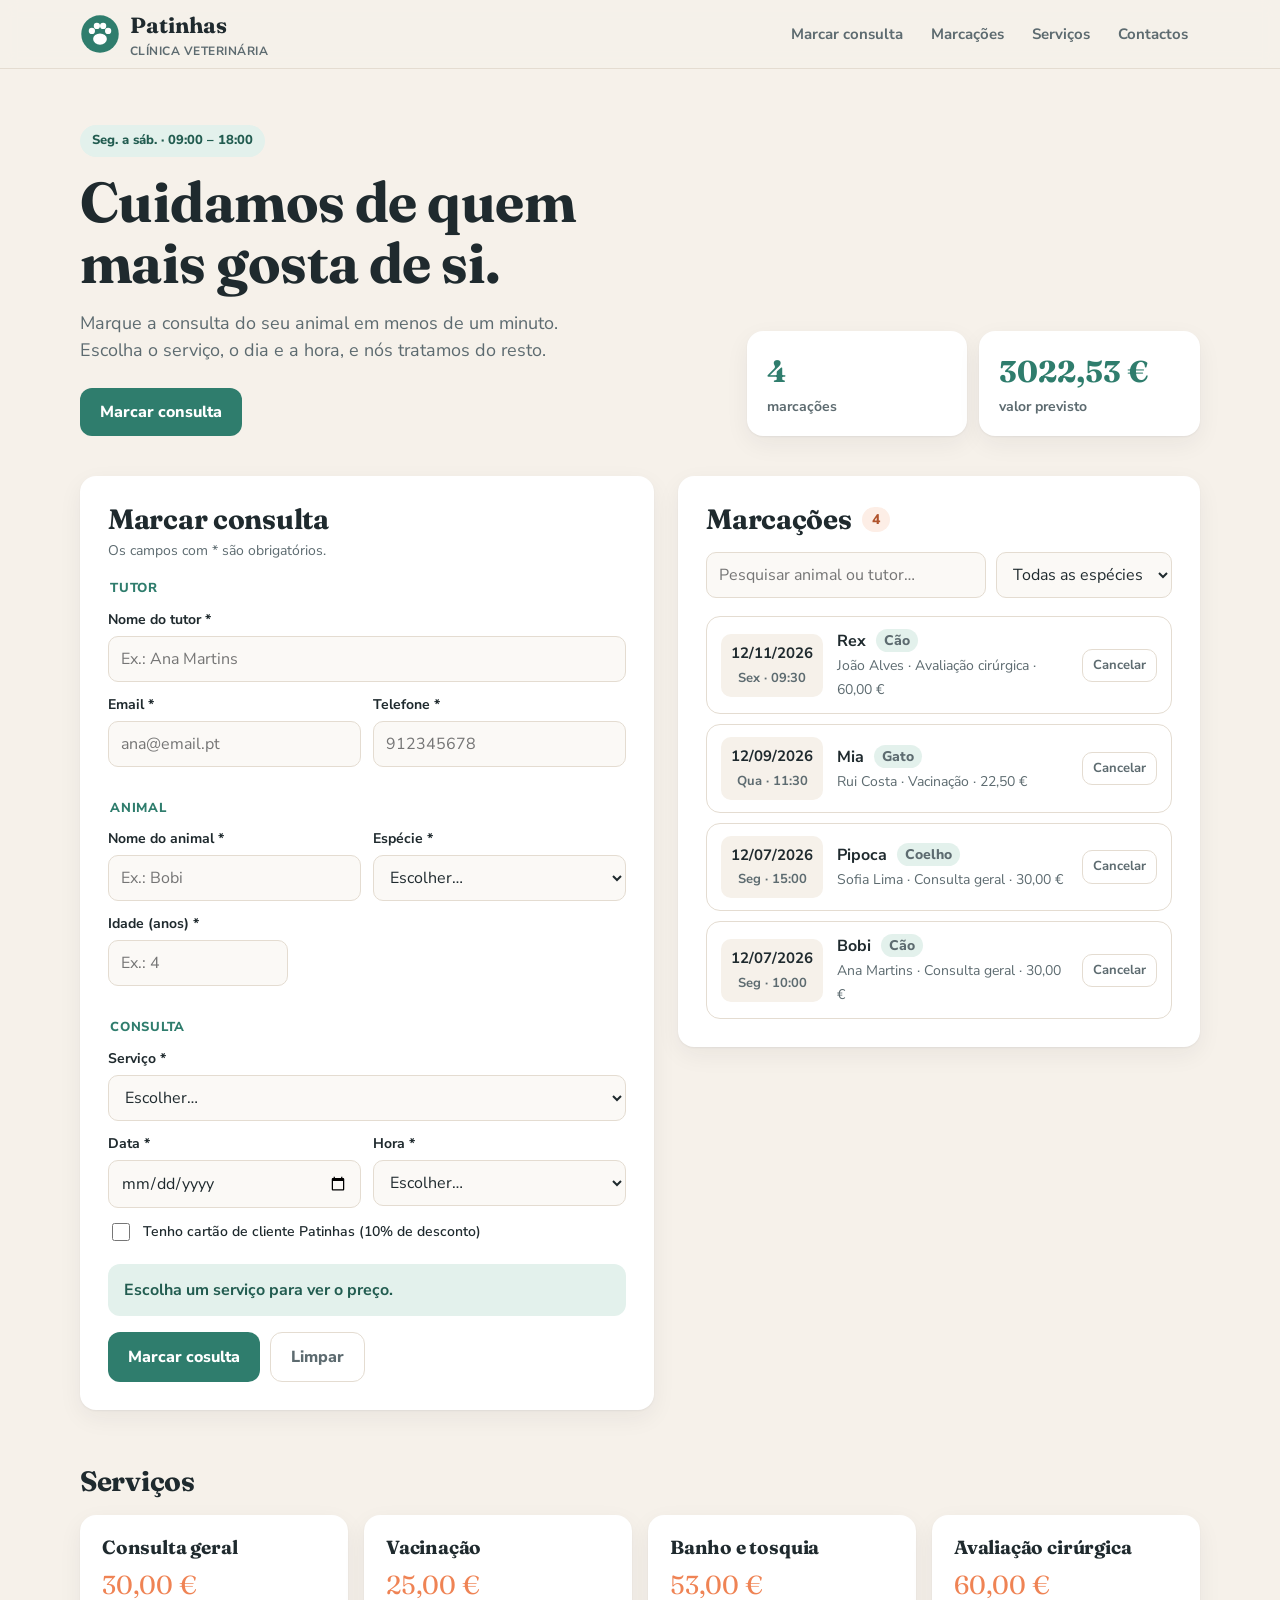
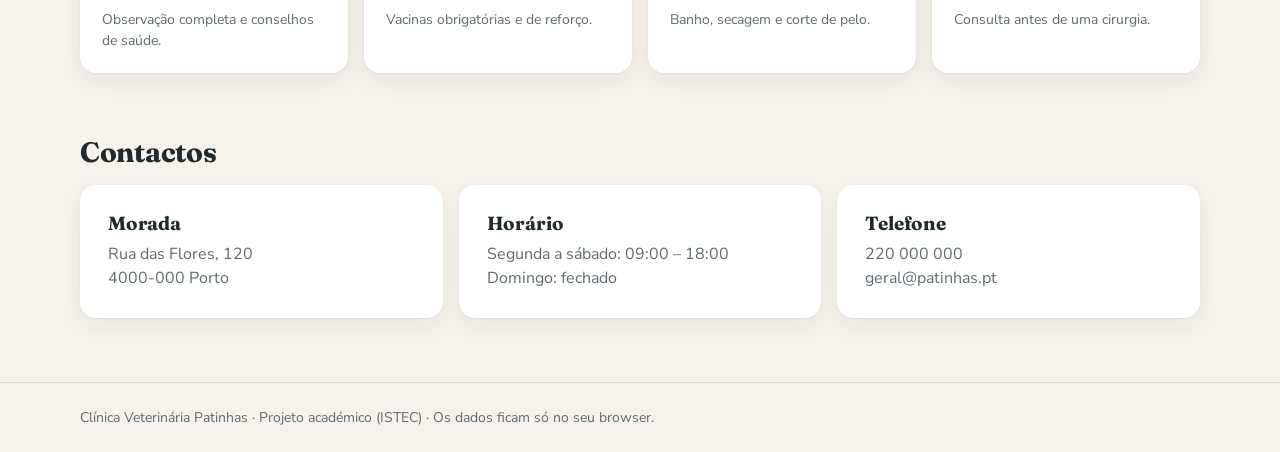
==== index.html @ 20d884d4 "Publicar o site da Clínica Patinhas" ====
<!DOCTYPE html>
<html lang="pt">
<head>
  <meta charset="UTF-8">
  <meta name="viewport" content="width=device-width, initial-scale=1.0">
  <meta name="description" content="Clínica Veterinária Patinhas: marcação de consultas online.">
  <title>Clínica Veterinária Patinhas</title>
  <link rel="icon" href="data:image/svg+xml,%3Csvg xmlns='http://www.w3.org/2000/svg' viewBox='0 0 64 64'%3E%3Ccircle cx='32' cy='32' r='30' fill='%232f7d6d'/%3E%3Cellipse cx='32' cy='40' rx='11' ry='9' fill='%23fff'/%3E%3Ccircle cx='19' cy='27' r='5' fill='%23fff'/%3E%3Ccircle cx='27' cy='19' r='5' fill='%23fff'/%3E%3Ccircle cx='37' cy='19' r='5' fill='%23fff'/%3E%3Ccircle cx='45' cy='27' r='5' fill='%23fff'/%3E%3C/svg%3E">
  <link rel="preconnect" href="https://fonts.googleapis.com">
  <link rel="preconnect" href="https://fonts.gstatic.com" crossorigin>
  <link href="https://fonts.googleapis.com/css2?family=Fraunces:opsz,wght@9..144,600;9..144,700&family=Nunito+Sans:wght@400;600;700;800&display=swap" rel="stylesheet">
  <link rel="stylesheet" href="style.css">
</head>
<body>

  <header class="topo">
    <div class="contentor topo-linha">
      <a class="logo" href="#inicio">
        <svg viewBox="0 0 64 64" aria-hidden="true"><circle cx="32" cy="32" r="30"/><ellipse cx="32" cy="40" rx="11" ry="9"/><circle cx="19" cy="27" r="5"/><circle cx="27" cy="19" r="5"/><circle cx="37" cy="19" r="5"/><circle cx="45" cy="27" r="5"/></svg>
        <span>Patinhas<small>Clínica Veterinária</small></span>
      </a>
      <nav class="menu" aria-label="Menu principal">
        <a href="#marcar">Marcar consulta</a>
        <a href="#marcacoes">Marcações</a>
        <a href="#servicos">Serviços</a>
        <a href="#servicos">Contactos</a>
      </nav>
    </div>
  </header>

  <main>
    <section class="destaque" id="inicio">
      <div class="contentor destaque-linha">
        <div>
          <p class="etiqueta">Seg. a sáb. · 09:00 – 18:00</p>
          <h1>Cuidamos de quem<br>mais gosta de si.</h1>
          <p class="destaque-texto">Marque a consulta do seu animal em menos de um minuto. Escolha o serviço, o dia e a hora, e nós tratamos do resto.</p>
          <a class="btn principal" href="#marcar">Marcar consulta</a>
        </div>
        <ul class="numeros">
          <li><b id="numTotal">0</b><span>marcações</span></li>
          <li><b id="numValor">0,00 €</b><span>valor previsto</span></li>
        </ul>
      </div>
    </section>

    <div class="contentor grelha">
      <section class="cartao" id="marcar">
        <h2>Marcar consulta</h2>
        <p class="sub">Os campos com * são obrigatórios.</p>

        <form id="formulario" novalidate>
          <fieldset>
            <legend>Tutor</legend>
            <div class="campo">
              <label for="tutor">Nome do tutor *</label>
              <input id="tutor" name="tutor" type="text" autocomplete="name" placeholder="Ex.: Ana Martins">
              <p class="erro" data-erro="tutor"></p>
            </div>
            <div class="dois">
              <div class="campo">
                <label for="email">Email *</label>
                <input id="email" name="email" type="email" autocomplete="email" placeholder="ana@email.pt">
                <p class="erro" data-erro="email"></p>
              </div>
              <div class="campo">
                <label for="email">Telefone *</label>
                <input id="telefone" name="telefone" type="tel" autocomplete="tel" placeholder="912345678">
                <p class="erro" data-erro="telefone"></p>
              </div>
            </div>
          </fieldset>

          <fieldset>
            <legend>Animal</legend>
            <div class="dois">
              <div class="campo">
                <label for="animal">Nome do animal *</label>
                <input id="animal" name="animal" type="text" placeholder="Ex.: Bobi">
                <p class="erro" data-erro="animal"></p>
              </div>
              <div class="campo">
                <label for="especie">Espécie *</label>
                <select id="especie" name="especie">
                  <option value="">Escolher…</option>
                  <option value="cao">Cão</option>
                  <option value="gato">Gato</option>
                  <option value="coelho">Coelho</option>
                  <option value="ave">Ave</option>
                  <option value="outro">Outro</option>
                </select>
                <p class="erro" data-erro="especie"></p>
              </div>
            </div>
            <div class="campo curto">
              <label for="idade">Idade (anos) *</label>
              <input id="idade" name="idade" type="number" placeholder="Ex.: 4">
              <p class="erro" data-erro="idade"></p>
            </div>
          </fieldset>

          <fieldset>
            <legend>Consulta</legend>
            <div class="campo">
              <label for="servico">Serviço *</label>
              <select id="servico" name="servico">
                <option value="">Escolher…</option>
              </select>
              <p class="erro" data-erro="servico"></p>
            </div>
            <div class="dois">
              <div class="campo">
                <label for="data">Data *</label>
                <input id="data" name="data" type="date">
                <p class="erro" data-erro="data"></p>
              </div>
              <div class="campo">
                <label for="hora">Hora *</label>
                <select id="hora" name="hora">
                  <option value="">Escolher…</option>
                </select>
                <p class="erro" data-erro="hora"></p>
              </div>
            </div>
            <label class="caixa">
              <input id="cartao" name="cartao" type="checkbox">
              <span>Tenho cartão de cliente Patinhas (10% de desconto)</span>
            </label>
          </fieldset>

          <div class="resumo" id="resumo">Escolha um serviço para ver o preço.</div>

          <div class="mensagem" id="mensagem" role="status" hidden></div>

          <div class="botoes">
            <button type="submit" class="btn principal">Marcar cosulta</button>
            <button type="button" class="btn secundario">Limpar</button>
          </div>
        </form>
      </section>

      <section class="cartao" id="marcacoes">
        <div class="cabeca-lista">
          <h2>Marcações</h2>
          <span class="contador" id="contador">0</span>
        </div>
        <div class="filtros">
          <input id="pesquisa" type="search" placeholder="Pesquisar animal ou tutor…" aria-label="Pesquisar">
          <select id="filtroEspecie" aria-label="Filtrar por espécie">
            <option value="todas">Todas as espécies</option>
            <option value="cao">Cão</option>
            <option value="gato">Gato</option>
            <option value="coelho">Coelho</option>
            <option value="ave">Ave</option>
            <option value="outro">Outro</option>
          </select>
        </div>
        <ul class="lista" id="lista"></ul>
        <p class="vazio" id="vazio" hidden>Não há marcações para mostrar.</p>
      </section>
    </div>

    <section class="contentor bloco" id="servicos">
      <h2>Serviços</h2>
      <div class="servicos" id="listaServicos"></div>
    </section>

    <section class="contentor bloco" id="contactos">
      <h2>Contactos</h2>
      <div class="contactos">
        <div class="cartao"><h3>Morada</h3><p>Rua das Flores, 120<br>4000-000 Porto</p></div>
        <div class="cartao"><h3>Horário</h3><p>Segunda a sábado: 09:00 – 18:00<br>Domingo: fechado</p></div>
        <div class="cartao"><h3>Telefone</h3><p>220 000 000<br>geral@patinhas.pt</p></div>
      </div>
    </section>
  </main>

  <footer class="rodape">
    <div class="contentor">Clínica Veterinária Patinhas · Projeto académico (ISTEC) · Os dados ficam só no seu browser.</div>
  </footer>

  <script src="script.js"></script>
</body>
</html>
---- style.css ----
:root {
  --fundo: #f6f1ea;
  --papel: #ffffff;
  --tinta: #1f2a2e;
  --suave: #5d6b70;
  --linha: #e4dcd1;
  --verde: #2f7d6d;
  --verde-escuro: #225c50;
  --verde-claro: #e3f1ec;
  --coral: #ef8354;
  --coral-claro: #fdeee6;
  --erro: #c2412d;
  --raio: 16px;
  --sombra: 0 1px 2px rgba(31, 42, 46, 0.06), 0 8px 24px rgba(31, 42, 46, 0.06);
}

* { box-sizing: border-box; }
html { scroll-behavior: smooth; }
body {
  margin: 0;
  background: var(--fundo);
  color: var(--tinta);
  font-family: 'Nunito Sans', 'Segoe UI', system-ui, sans-serif;
  font-size: 16px;
  line-height: 1.5;
}
h1, h2, h3 { font-family: 'Fraunces', Georgia, serif; line-height: 1.1; margin: 0; letter-spacing: -0.01em; }
h2 { font-size: 28px; }
h3 { font-size: 19px; }
a { color: inherit; }
.contentor { width: min(1120px, 100% - 32px); margin-inline: auto; }

.topo { position: sticky; top: 0; z-index: 10; background: rgba(246, 241, 234, 0.9); backdrop-filter: blur(8px); border-bottom: 1px solid var(--linha); }
.topo-linha { display: flex; align-items: center; justify-content: space-between; gap: 16px; min-height: 68px; flex-wrap: wrap; }
.logo { display: flex; align-items: center; gap: 10px; text-decoration: none; font-family: 'Fraunces', Georgia, serif; font-weight: 700; font-size: 22px; }
.logo svg { width: 40px; height: 40px; }
.logo svg * { fill: #fff; }
.logo svg circle:first-child { fill: var(--verde); }
.logo small { display: block; font-family: 'Nunito Sans', sans-serif; font-size: 12px; font-weight: 700; color: var(--suave); letter-spacing: 0.04em; text-transform: uppercase; }
.menu { display: flex; gap: 4px; flex-wrap: wrap; }
.menu a { text-decoration: none; font-weight: 700; font-size: 15px; padding: 8px 12px; border-radius: 999px; color: var(--suave); }
.menu a:hover { background: var(--verde-claro); color: var(--verde-escuro); }

.destaque { padding: 56px 0 40px; }
.destaque-linha { display: grid; grid-template-columns: 1.4fr 1fr; gap: 32px; align-items: end; }
.etiqueta { display: inline-block; margin: 0 0 14px; padding: 6px 12px; border-radius: 999px; background: var(--verde-claro); color: var(--verde-escuro); font-weight: 800; font-size: 13px; }
h1 { font-size: clamp(36px, 5vw, 56px); }
.destaque-texto { color: var(--suave); font-size: 18px; max-width: 46ch; margin: 16px 0 24px; }
.numeros { list-style: none; margin: 0; padding: 0; display: grid; grid-template-columns: 1fr 1fr; gap: 12px; }
.numeros li { background: var(--papel); border-radius: var(--raio); padding: 18px 20px; box-shadow: var(--sombra); }
.numeros b { display: block; font-family: 'Fraunces', Georgia, serif; font-size: 30px; color: var(--verde); font-variant-numeric: tabular-nums; overflow-wrap: anywhere; }
.numeros span { color: var(--suave); font-weight: 700; font-size: 14px; }

.btn { display: inline-flex; align-items: center; justify-content: center; gap: 8px; border: 0; border-radius: 12px; padding: 12px 20px; font: inherit; font-weight: 800; cursor: pointer; text-decoration: none; transition: background 0.2s, transform 0.1s; }
.btn:active { transform: translateY(1px); }
.btn.principal { background: var(--verde); color: #fff; }
.btn.principal:hover { background: var(--verde-escuro); }
.btn.secundario { background: transparent; color: var(--suave); border: 1.5px solid var(--linha); }
.btn.secundario:hover { border-color: var(--suave); color: var(--tinta); }

.grelha { display: grid; grid-template-columns: minmax(0, 1.1fr) minmax(0, 1fr); gap: 24px; align-items: start; }
.cartao { background: var(--papel); border-radius: var(--raio); box-shadow: var(--sombra); padding: 28px; }
.sub { color: var(--suave); margin: 6px 0 18px; font-size: 14px; }

fieldset { border: 0; padding: 0; margin: 0 0 20px; }
legend { font-weight: 800; font-size: 13px; text-transform: uppercase; letter-spacing: 0.06em; color: var(--verde); margin-bottom: 10px; }
.campo { display: flex; flex-direction: column; gap: 6px; margin-bottom: 12px; }
.campo.curto { max-width: 180px; }
.dois { display: grid; grid-template-columns: 1fr 1fr; gap: 12px; }
label { font-weight: 700; font-size: 14px; }
input, select { font: inherit; color: inherit; background: #fbf9f6; border: 1.5px solid var(--linha); border-radius: 10px; padding: 10px 12px; width: 100%; }
input:focus, select:focus { outline: none; border-color: var(--verde); box-shadow: 0 0 0 3px var(--verde-claro); background: #fff; }
input.invalido, select.invalido { border-color: var(--erro); background: #fff7f5; }
.erro { margin: 0; min-height: 0; color: var(--erro); font-size: 13px; font-weight: 700; }
.erro:empty { display: none; }
.caixa { display: flex; align-items: center; gap: 10px; font-weight: 600; cursor: pointer; }
.caixa input { width: 18px; height: 18px; accent-color: var(--verde); }
.resumo { background: var(--verde-claro); color: var(--verde-escuro); border-radius: 12px; padding: 14px 16px; font-weight: 700; margin-bottom: 16px; }
.resumo b { font-size: 20px; }
.resumo s { color: var(--suave); font-weight: 600; margin-right: 6px; }
.mensagem { border-radius: 12px; padding: 12px 16px; font-weight: 700; margin-bottom: 16px; }
.mensagem.sucesso { background: #e2f4ea; color: #1d6b45; }
.mensagem.falha { background: #fdecea; color: var(--erro); }
.botoes { display: flex; gap: 10px; flex-wrap: wrap; }

.cabeca-lista { display: flex; align-items: center; gap: 10px; }
.contador { background: var(--coral-claro); color: #b0532c; font-weight: 800; border-radius: 999px; padding: 2px 10px; font-size: 14px; }
.filtros { display: grid; grid-template-columns: 1fr auto; gap: 10px; margin: 18px 0; }
.lista { list-style: none; margin: 0; padding: 0; display: flex; flex-direction: column; gap: 10px; }
.item { display: grid; grid-template-columns: auto 1fr auto; gap: 14px; align-items: center; border: 1.5px solid var(--linha); border-radius: 14px; padding: 12px 14px; }
.quando { text-align: center; background: var(--fundo); border-radius: 10px; padding: 8px 10px; min-width: 92px; }
.quando b { display: block; font-size: 15px; font-variant-numeric: tabular-nums; }
.quando span { color: var(--suave); font-size: 13px; font-weight: 700; }
.info b { display: block; }
.info span { color: var(--suave); font-size: 14px; }
.pilula { display: inline-block; font-size: 12px; font-weight: 800; padding: 1px 8px; border-radius: 999px; background: var(--verde-claro); color: var(--verde-escuro); margin-left: 6px; vertical-align: 1px; }
.cancelar { background: none; border: 1.5px solid var(--linha); border-radius: 10px; padding: 6px 10px; font: inherit; font-size: 13px; font-weight: 700; color: var(--suave); cursor: pointer; }
.cancelar:hover { border-color: var(--erro); color: var(--erro); }
.vazio { color: var(--suave); text-align: center; padding: 24px 0; margin: 0; }

.bloco { padding: 56px 0 8px; }
.bloco h2 { margin-bottom: 18px; }
.servicos { display: grid; grid-template-columns: repeat(auto-fit, minmax(220px, 1fr)); gap: 16px; }
.servico { background: var(--papel); border-radius: var(--raio); box-shadow: var(--sombra); padding: 22px; }
.servico .preco { font-family: 'Fraunces', Georgia, serif; font-size: 26px; color: var(--coral); margin: 8px 0 4px; }
.servico p { margin: 0; color: var(--suave); font-size: 14px; }
.contactos { display: grid; grid-template-columns: repeat(auto-fit, minmax(220px, 1fr)); gap: 16px; }
.contactos p { color: var(--suave); margin: 8px 0 0; }
.rodape { margin-top: 56px; padding: 24px 0; border-top: 1px solid var(--linha); color: var(--suave); font-size: 14px; }

@media (max-width: 900px) {
  .destaque-linha { grid-template-columns: 1fr; }
}
@media (max-width: 760px) {
  .grelha { grid-template-columns: 460px 460px; }
  .dois { grid-template-columns: 1fr; }
  .cartao { padding: 20px; }
  .item { grid-template-columns: auto 1fr; }
  .item .cancelar { grid-column: 1 / -1; }
}
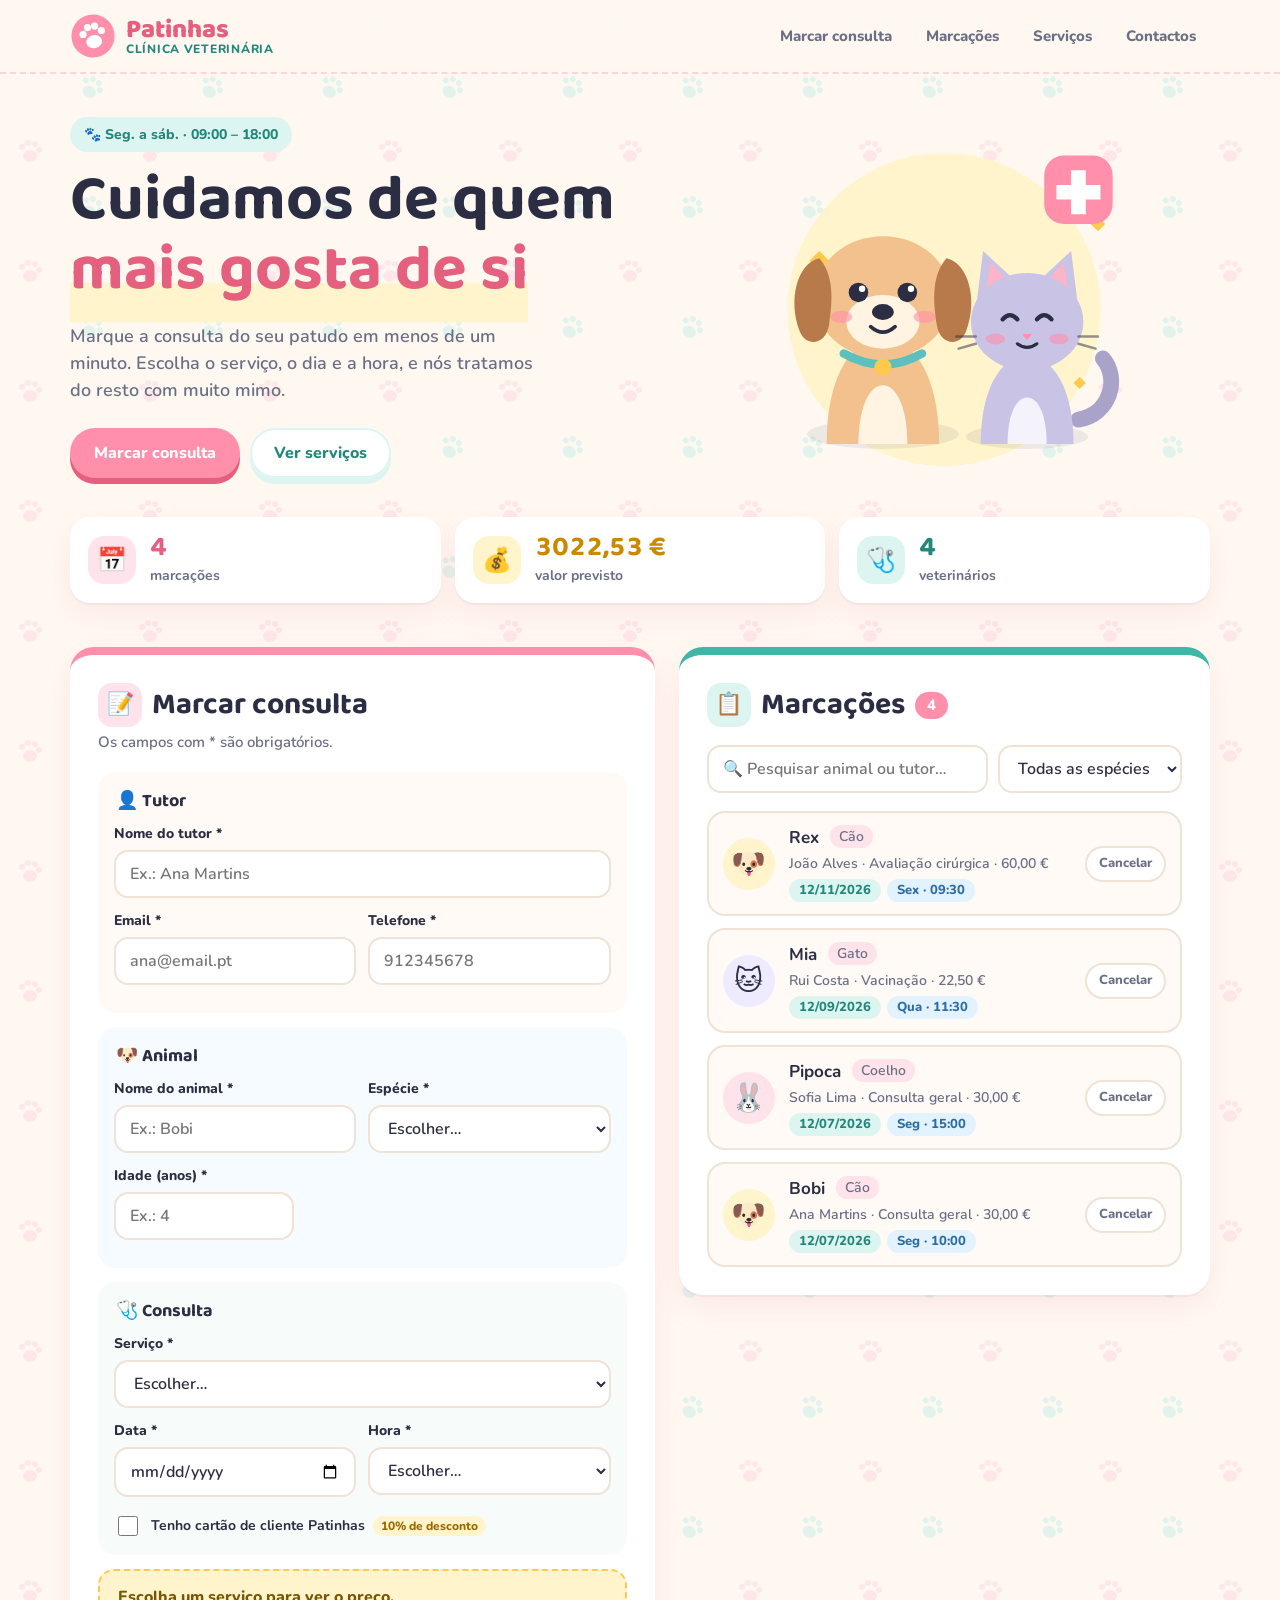
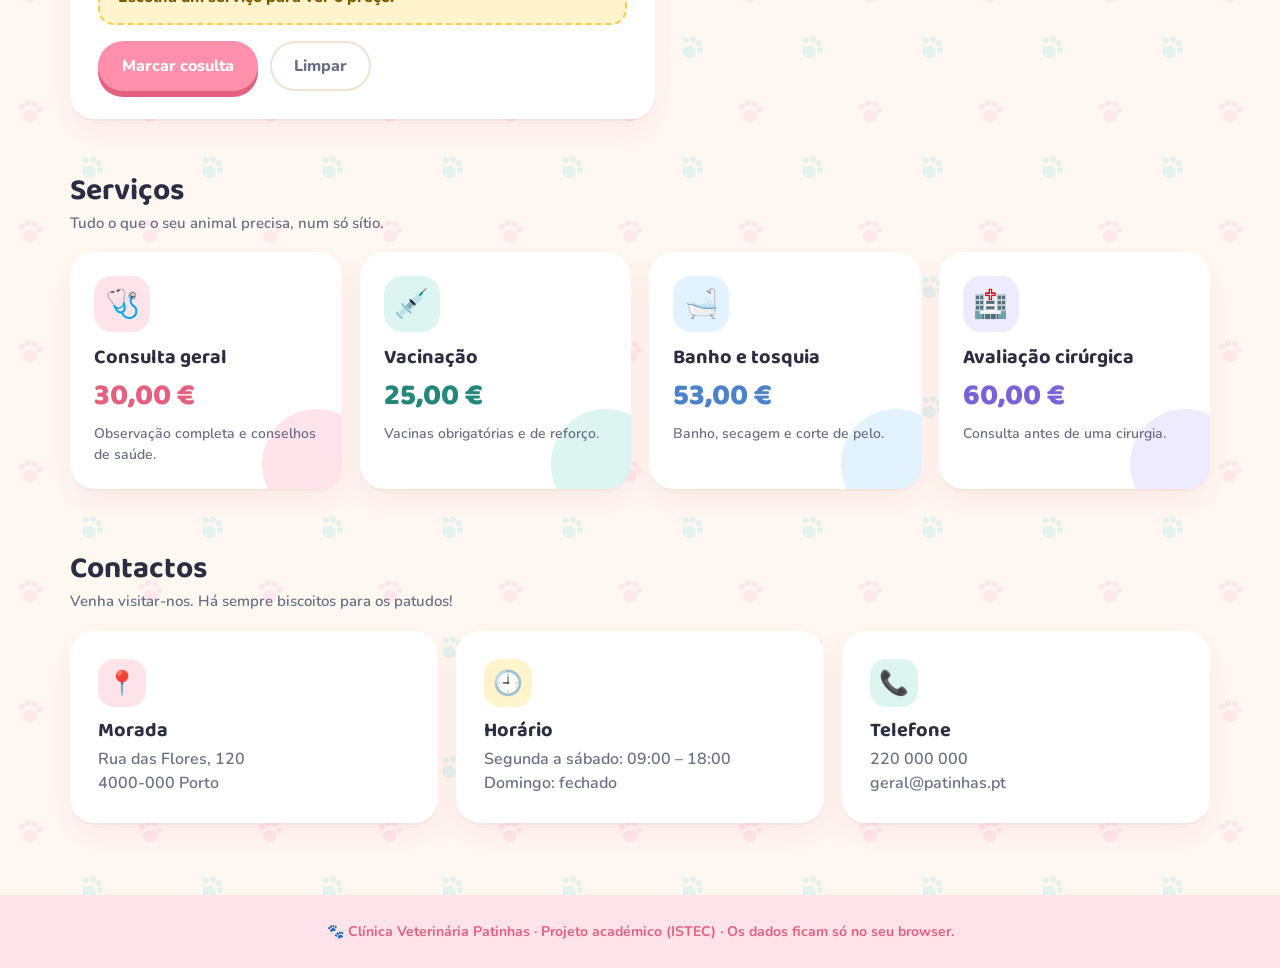
==== commit da6d295f: "Visual mais colorido" ====
--- a/index.html
+++ b/index.html
@@ -5,10 +5,10 @@
   <meta name="viewport" content="width=device-width, initial-scale=1.0">
   <meta name="description" content="Clínica Veterinária Patinhas: marcação de consultas online.">
   <title>Clínica Veterinária Patinhas</title>
-  <link rel="icon" href="data:image/svg+xml,%3Csvg xmlns='http://www.w3.org/2000/svg' viewBox='0 0 64 64'%3E%3Ccircle cx='32' cy='32' r='30' fill='%232f7d6d'/%3E%3Cellipse cx='32' cy='40' rx='11' ry='9' fill='%23fff'/%3E%3Ccircle cx='19' cy='27' r='5' fill='%23fff'/%3E%3Ccircle cx='27' cy='19' r='5' fill='%23fff'/%3E%3Ccircle cx='37' cy='19' r='5' fill='%23fff'/%3E%3Ccircle cx='45' cy='27' r='5' fill='%23fff'/%3E%3C/svg%3E">
+  <link rel="icon" href="data:image/svg+xml,%3Csvg xmlns='http://www.w3.org/2000/svg' viewBox='0 0 64 64'%3E%3Ccircle cx='32' cy='32' r='30' fill='%23ff8fab'/%3E%3Cellipse cx='32' cy='40' rx='11' ry='9' fill='%23fff'/%3E%3Ccircle cx='19' cy='27' r='5' fill='%23fff'/%3E%3Ccircle cx='27' cy='19' r='5' fill='%23fff'/%3E%3Ccircle cx='37' cy='19' r='5' fill='%23fff'/%3E%3Ccircle cx='45' cy='27' r='5' fill='%23fff'/%3E%3C/svg%3E">
   <link rel="preconnect" href="https://fonts.googleapis.com">
   <link rel="preconnect" href="https://fonts.gstatic.com" crossorigin>
-  <link href="https://fonts.googleapis.com/css2?family=Fraunces:opsz,wght@9..144,600;9..144,700&family=Nunito+Sans:wght@400;600;700;800&display=swap" rel="stylesheet">
+  <link href="https://fonts.googleapis.com/css2?family=Baloo+2:wght@600;700;800&family=Nunito:wght@500;600;700;800&display=swap" rel="stylesheet">
   <link rel="stylesheet" href="style.css">
 </head>
 <body>
@@ -31,27 +31,72 @@
   <main>
     <section class="destaque" id="inicio">
       <div class="contentor destaque-linha">
-        <div>
-          <p class="etiqueta">Seg. a sáb. · 09:00 – 18:00</p>
-          <h1>Cuidamos de quem<br>mais gosta de si.</h1>
-          <p class="destaque-texto">Marque a consulta do seu animal em menos de um minuto. Escolha o serviço, o dia e a hora, e nós tratamos do resto.</p>
-          <a class="btn principal" href="#marcar">Marcar consulta</a>
-        </div>
+        <div class="destaque-texto">
+          <p class="etiqueta">🐾 Seg. a sáb. · 09:00 – 18:00</p>
+          <h1>Cuidamos de quem <span>mais gosta de si</span></h1>
+          <p>Marque a consulta do seu patudo em menos de um minuto. Escolha o serviço, o dia e a hora, e nós tratamos do resto com muito mimo.</p>
+          <div class="destaque-acoes">
+            <a class="btn principal" href="#marcar">Marcar consulta</a>
+            <a class="btn claro" href="#servicos">Ver serviços</a>
+          </div>
+        </div>
+
+        <div class="ilustracao" aria-hidden="true">
+          <svg viewBox="0 0 360 300">
+            <circle cx="180" cy="160" r="128" fill="#fff4cc"/>
+            <path d="M70 120 l8 -8 l8 8 l-8 8z M300 90 l6 -6 l6 6 l-6 6z M286 220 l5 -5 l5 5 l-5 5z" fill="#ffc94d"/>
+            <g class="cruz"><rect x="262" y="34" width="56" height="56" rx="16" fill="#ff8fab"/><path d="M284 46h12v12h12v12h-12v12h-12V70h-12V58h12z" fill="#fff"/></g>
+            <g>
+              <ellipse cx="130" cy="262" rx="62" ry="12" fill="#2b2d42" opacity="0.08"/>
+              <path d="M84 270c0-52 18-86 46-86s46 34 46 86z" fill="#f2c18d"/>
+              <path d="M110 270c0-30 9-48 20-48s20 18 20 48z" fill="#fff3e2"/>
+              <ellipse cx="130" cy="150" rx="56" ry="50" fill="#f2c18d"/>
+              <path d="M78 118c-18 4-26 34-16 60 6 14 22 10 24-6 3-20 4-40-8-54z" fill="#b97a4b"/>
+              <path d="M182 118c18 4 26 34 16 60-6 14-22 10-24-6-3-20-4-40 8-54z" fill="#b97a4b"/>
+              <ellipse cx="130" cy="170" rx="30" ry="22" fill="#fff3e2"/>
+              <circle cx="110" cy="146" r="8" fill="#2b2d42"/><circle cx="150" cy="146" r="8" fill="#2b2d42"/>
+              <circle cx="113" cy="143" r="2.6" fill="#fff"/><circle cx="153" cy="143" r="2.6" fill="#fff"/>
+              <ellipse cx="130" cy="162" rx="9" ry="6.5" fill="#2b2d42"/>
+              <path d="M120 174q10 9 20 0" stroke="#2b2d42" stroke-width="3" fill="none" stroke-linecap="round"/>
+              <ellipse cx="96" cy="166" rx="9" ry="5" fill="#ff8fab" opacity="0.6"/><ellipse cx="164" cy="166" rx="9" ry="5" fill="#ff8fab" opacity="0.6"/>
+              <path d="M98 196q32 18 64 0" stroke="#5bc0be" stroke-width="7" fill="none" stroke-linecap="round"/>
+              <circle cx="130" cy="207" r="7" fill="#ffc94d"/>
+            </g>
+            <g>
+              <ellipse cx="248" cy="264" rx="50" ry="10" fill="#2b2d42" opacity="0.08"/>
+              <path d="M290 250c26-4 34-34 20-50" stroke="#a9a3c9" stroke-width="13" fill="none" stroke-linecap="round"/>
+              <path d="M210 270c0-44 16-72 38-72s38 28 38 72z" fill="#c9c4e6"/>
+              <path d="M232 270c0-24 7-38 16-38s16 14 16 38z" fill="#f4f2fb"/>
+              <path d="M206 160l6-48 28 26z" fill="#c9c4e6"/><path d="M290 160l-6-48-28 26z" fill="#c9c4e6"/>
+              <path d="M214 148l4-26 14 14z" fill="#ffb3c6"/><path d="M282 148l-4-26-14 14z" fill="#ffb3c6"/>
+              <ellipse cx="248" cy="170" rx="46" ry="40" fill="#c9c4e6"/>
+              <path d="M228 168q6 -7 12 0" stroke="#2b2d42" stroke-width="3.5" fill="none" stroke-linecap="round"/>
+              <path d="M256 168q6 -7 12 0" stroke="#2b2d42" stroke-width="3.5" fill="none" stroke-linecap="round"/>
+              <path d="M244 180h8l-4 5z" fill="#ff8fab"/>
+              <path d="M240 188q8 6 16 0" stroke="#2b2d42" stroke-width="2.5" fill="none" stroke-linecap="round"/>
+              <ellipse cx="222" cy="184" rx="8" ry="4.5" fill="#ff8fab" opacity="0.6"/><ellipse cx="274" cy="184" rx="8" ry="4.5" fill="#ff8fab" opacity="0.6"/>
+              <path d="M206 182h-16M206 188l-14 4M290 182h16M290 188l14 4" stroke="#2b2d42" stroke-width="2" stroke-linecap="round" opacity="0.5"/>
+            </g>
+          </svg>
+        </div>
+      </div>
+      <div class="contentor">
         <ul class="numeros">
-          <li><b id="numTotal">0</b><span>marcações</span></li>
-          <li><b id="numValor">0,00 €</b><span>valor previsto</span></li>
+          <li class="n-rosa"><span class="n-ico">📅</span><div><b id="numTotal">0</b><span>marcações</span></div></li>
+          <li class="n-amarelo"><span class="n-ico">💰</span><div><b id="numValor">0,00 €</b><span>valor previsto</span></div></li>
+          <li class="n-verde"><span class="n-ico">🩺</span><div><b>4</b><span>veterinários</span></div></li>
         </ul>
       </div>
     </section>
 
     <div class="contentor grelha">
-      <section class="cartao" id="marcar">
-        <h2>Marcar consulta</h2>
+      <section class="cartao formulario" id="marcar">
+        <h2><span class="h-ico">📝</span> Marcar consulta</h2>
         <p class="sub">Os campos com * são obrigatórios.</p>
 
         <form id="formulario" novalidate>
           <fieldset>
-            <legend>Tutor</legend>
+            <legend>👤 Tutor</legend>
             <div class="campo">
               <label for="tutor">Nome do tutor *</label>
               <input id="tutor" name="tutor" type="text" autocomplete="name" placeholder="Ex.: Ana Martins">
@@ -72,7 +117,7 @@
           </fieldset>
 
           <fieldset>
-            <legend>Animal</legend>
+            <legend>🐶 Animal</legend>
             <div class="dois">
               <div class="campo">
                 <label for="animal">Nome do animal *</label>
@@ -100,7 +145,7 @@
           </fieldset>
 
           <fieldset>
-            <legend>Consulta</legend>
+            <legend>🩺 Consulta</legend>
             <div class="campo">
               <label for="servico">Serviço *</label>
               <select id="servico" name="servico">
@@ -124,7 +169,7 @@
             </div>
             <label class="caixa">
               <input id="cartao" name="cartao" type="checkbox">
-              <span>Tenho cartão de cliente Patinhas (10% de desconto)</span>
+              <span>Tenho cartão de cliente Patinhas <em>10% de desconto</em></span>
             </label>
           </fieldset>
 
@@ -139,13 +184,13 @@
         </form>
       </section>
 
-      <section class="cartao" id="marcacoes">
+      <section class="cartao marcacoes" id="marcacoes">
         <div class="cabeca-lista">
-          <h2>Marcações</h2>
+          <h2><span class="h-ico">📋</span> Marcações</h2>
           <span class="contador" id="contador">0</span>
         </div>
         <div class="filtros">
-          <input id="pesquisa" type="search" placeholder="Pesquisar animal ou tutor…" aria-label="Pesquisar">
+          <input id="pesquisa" type="search" placeholder="🔍 Pesquisar animal ou tutor…" aria-label="Pesquisar">
           <select id="filtroEspecie" aria-label="Filtrar por espécie">
             <option value="todas">Todas as espécies</option>
             <option value="cao">Cão</option>
@@ -156,27 +201,29 @@
           </select>
         </div>
         <ul class="lista" id="lista"></ul>
-        <p class="vazio" id="vazio" hidden>Não há marcações para mostrar.</p>
+        <p class="vazio" id="vazio" hidden>🐾 Não há marcações para mostrar.</p>
       </section>
     </div>
 
     <section class="contentor bloco" id="servicos">
       <h2>Serviços</h2>
+      <p class="sub">Tudo o que o seu animal precisa, num só sítio.</p>
       <div class="servicos" id="listaServicos"></div>
     </section>
 
     <section class="contentor bloco" id="contactos">
       <h2>Contactos</h2>
+      <p class="sub">Venha visitar-nos. Há sempre biscoitos para os patudos!</p>
       <div class="contactos">
-        <div class="cartao"><h3>Morada</h3><p>Rua das Flores, 120<br>4000-000 Porto</p></div>
-        <div class="cartao"><h3>Horário</h3><p>Segunda a sábado: 09:00 – 18:00<br>Domingo: fechado</p></div>
-        <div class="cartao"><h3>Telefone</h3><p>220 000 000<br>geral@patinhas.pt</p></div>
+        <div class="cartao c-rosa"><span class="c-ico">📍</span><h3>Morada</h3><p>Rua das Flores, 120<br>4000-000 Porto</p></div>
+        <div class="cartao c-amarelo"><span class="c-ico">🕘</span><h3>Horário</h3><p>Segunda a sábado: 09:00 – 18:00<br>Domingo: fechado</p></div>
+        <div class="cartao c-verde"><span class="c-ico">📞</span><h3>Telefone</h3><p>220 000 000<br>geral@patinhas.pt</p></div>
       </div>
     </section>
   </main>
 
   <footer class="rodape">
-    <div class="contentor">Clínica Veterinária Patinhas · Projeto académico (ISTEC) · Os dados ficam só no seu browser.</div>
+    <div class="contentor">🐾 Clínica Veterinária Patinhas · Projeto académico (ISTEC) · Os dados ficam só no seu browser.</div>
   </footer>
 
   <script src="script.js"></script>
--- a/style.css
+++ b/style.css
@@ -1,120 +1,171 @@
 :root {
-  --fundo: #f6f1ea;
+  --fundo: #fff8f1;
   --papel: #ffffff;
-  --tinta: #1f2a2e;
-  --suave: #5d6b70;
-  --linha: #e4dcd1;
-  --verde: #2f7d6d;
-  --verde-escuro: #225c50;
-  --verde-claro: #e3f1ec;
-  --coral: #ef8354;
-  --coral-claro: #fdeee6;
-  --erro: #c2412d;
-  --raio: 16px;
-  --sombra: 0 1px 2px rgba(31, 42, 46, 0.06), 0 8px 24px rgba(31, 42, 46, 0.06);
+  --tinta: #2b2d42;
+  --suave: #6b6f86;
+  --linha: #f0e3d6;
+  --rosa: #ff8fab;
+  --rosa-escuro: #e5607f;
+  --rosa-claro: #ffe3ea;
+  --verde: #3fb6a8;
+  --verde-escuro: #23877b;
+  --verde-claro: #ddf5f1;
+  --amarelo: #ffc94d;
+  --amarelo-claro: #fff4cc;
+  --lilas: #b8a9f0;
+  --lilas-claro: #eeeaff;
+  --azul: #7cc4ff;
+  --azul-claro: #e2f2ff;
+  --erro: #d6455d;
+  --raio: 24px;
+  --sombra: 0 2px 0 rgba(43, 45, 66, 0.04), 0 12px 30px rgba(229, 96, 127, 0.1);
 }
 
 * { box-sizing: border-box; }
 html { scroll-behavior: smooth; }
 body {
   margin: 0;
-  background: var(--fundo);
   color: var(--tinta);
-  font-family: 'Nunito Sans', 'Segoe UI', system-ui, sans-serif;
+  font-family: 'Nunito', 'Segoe UI', system-ui, sans-serif;
   font-size: 16px;
   line-height: 1.5;
+  background-color: var(--fundo);
+  background-image: url("data:image/svg+xml,%3Csvg xmlns='http://www.w3.org/2000/svg' width='120' height='120' viewBox='0 0 120 120'%3E%3Cg fill='%23ffd9e2' opacity='0.55'%3E%3Cellipse cx='30' cy='36' rx='7' ry='6'/%3E%3Ccircle cx='22' cy='27' r='3'/%3E%3Ccircle cx='28' cy='23' r='3'/%3E%3Ccircle cx='35' cy='24' r='3'/%3E%3Ccircle cx='39' cy='30' r='3'/%3E%3C/g%3E%3Cg fill='%23d6f1ec' opacity='0.7' transform='rotate(25 90 90)'%3E%3Cellipse cx='90' cy='92' rx='7' ry='6'/%3E%3Ccircle cx='82' cy='83' r='3'/%3E%3Ccircle cx='88' cy='79' r='3'/%3E%3Ccircle cx='95' cy='80' r='3'/%3E%3Ccircle cx='99' cy='86' r='3'/%3E%3C/g%3E%3C/svg%3E");
 }
-h1, h2, h3 { font-family: 'Fraunces', Georgia, serif; line-height: 1.1; margin: 0; letter-spacing: -0.01em; }
-h2 { font-size: 28px; }
-h3 { font-size: 19px; }
+h1, h2, h3 { font-family: 'Baloo 2', 'Nunito', sans-serif; line-height: 1.1; margin: 0; }
+h2 { font-size: 30px; display: flex; align-items: center; gap: 10px; }
+h3 { font-size: 20px; }
 a { color: inherit; }
-.contentor { width: min(1120px, 100% - 32px); margin-inline: auto; }
+.contentor { width: min(1140px, 100% - 32px); margin-inline: auto; }
+.sub { color: var(--suave); margin: 4px 0 18px; font-size: 15px; font-weight: 600; }
 
-.topo { position: sticky; top: 0; z-index: 10; background: rgba(246, 241, 234, 0.9); backdrop-filter: blur(8px); border-bottom: 1px solid var(--linha); }
-.topo-linha { display: flex; align-items: center; justify-content: space-between; gap: 16px; min-height: 68px; flex-wrap: wrap; }
-.logo { display: flex; align-items: center; gap: 10px; text-decoration: none; font-family: 'Fraunces', Georgia, serif; font-weight: 700; font-size: 22px; }
-.logo svg { width: 40px; height: 40px; }
+.topo { position: sticky; top: 0; z-index: 10; background: rgba(255, 248, 241, 0.88); backdrop-filter: blur(10px); border-bottom: 2px dashed #ffd3dd; }
+.topo-linha { display: flex; align-items: center; justify-content: space-between; gap: 16px; min-height: 72px; flex-wrap: wrap; }
+.logo { display: flex; align-items: center; gap: 10px; text-decoration: none; font-family: 'Baloo 2', sans-serif; font-weight: 800; font-size: 26px; color: var(--rosa-escuro); line-height: 1; }
+.logo svg { width: 46px; height: 46px; transform: rotate(-12deg); }
 .logo svg * { fill: #fff; }
-.logo svg circle:first-child { fill: var(--verde); }
-.logo small { display: block; font-family: 'Nunito Sans', sans-serif; font-size: 12px; font-weight: 700; color: var(--suave); letter-spacing: 0.04em; text-transform: uppercase; }
-.menu { display: flex; gap: 4px; flex-wrap: wrap; }
-.menu a { text-decoration: none; font-weight: 700; font-size: 15px; padding: 8px 12px; border-radius: 999px; color: var(--suave); }
-.menu a:hover { background: var(--verde-claro); color: var(--verde-escuro); }
+.logo svg circle:first-child { fill: var(--rosa); }
+.logo small { display: block; font-family: 'Nunito', sans-serif; font-size: 12px; font-weight: 800; color: var(--verde-escuro); letter-spacing: 0.06em; text-transform: uppercase; }
+.menu { display: flex; gap: 6px; flex-wrap: wrap; }
+.menu a { text-decoration: none; font-weight: 800; font-size: 15px; padding: 8px 14px; border-radius: 999px; color: var(--suave); transition: background 0.2s, color 0.2s; }
+.menu a:hover { background: var(--rosa-claro); color: var(--rosa-escuro); }
 
-.destaque { padding: 56px 0 40px; }
-.destaque-linha { display: grid; grid-template-columns: 1.4fr 1fr; gap: 32px; align-items: end; }
-.etiqueta { display: inline-block; margin: 0 0 14px; padding: 6px 12px; border-radius: 999px; background: var(--verde-claro); color: var(--verde-escuro); font-weight: 800; font-size: 13px; }
-h1 { font-size: clamp(36px, 5vw, 56px); }
-.destaque-texto { color: var(--suave); font-size: 18px; max-width: 46ch; margin: 16px 0 24px; }
-.numeros { list-style: none; margin: 0; padding: 0; display: grid; grid-template-columns: 1fr 1fr; gap: 12px; }
-.numeros li { background: var(--papel); border-radius: var(--raio); padding: 18px 20px; box-shadow: var(--sombra); }
-.numeros b { display: block; font-family: 'Fraunces', Georgia, serif; font-size: 30px; color: var(--verde); font-variant-numeric: tabular-nums; overflow-wrap: anywhere; }
-.numeros span { color: var(--suave); font-weight: 700; font-size: 14px; }
+.destaque { padding: 40px 0 8px; }
+.destaque-linha { display: grid; grid-template-columns: 1.1fr 1fr; gap: 24px; align-items: center; }
+.etiqueta { display: inline-block; margin: 0 0 14px; padding: 7px 14px; border-radius: 999px; background: var(--verde-claro); color: var(--verde-escuro); font-weight: 800; font-size: 14px; }
+h1 { font-size: clamp(40px, 5.4vw, 64px); }
+h1 span { color: var(--rosa-escuro); background: linear-gradient(transparent 62%, var(--amarelo-claro) 62%); }
+.destaque-texto > p:not(.etiqueta) { color: var(--suave); font-size: 18px; font-weight: 600; max-width: 44ch; margin: 16px 0 24px; }
+.destaque-acoes { display: flex; gap: 10px; flex-wrap: wrap; }
+.ilustracao svg { width: 100%; max-width: 440px; display: block; margin-inline: auto; }
+.ilustracao .cruz { transform-origin: 290px 62px; animation: balanco 3s ease-in-out infinite; }
+@keyframes balanco { 0%, 100% { transform: rotate(-6deg); } 50% { transform: rotate(6deg); } }
+.numeros { list-style: none; margin: 36px 0 0; padding: 0; display: grid; grid-template-columns: repeat(3, 1fr); gap: 14px; }
+.numeros li { display: flex; align-items: center; gap: 14px; border-radius: 20px; padding: 16px 18px; background: var(--papel); box-shadow: var(--sombra); }
+.n-ico { width: 48px; height: 48px; border-radius: 16px; display: grid; place-items: center; font-size: 24px; flex: none; }
+.n-rosa .n-ico { background: var(--rosa-claro); }
+.n-amarelo .n-ico { background: var(--amarelo-claro); }
+.n-verde .n-ico { background: var(--verde-claro); }
+.numeros b { display: block; font-family: 'Baloo 2', sans-serif; font-size: 28px; line-height: 1.1; font-variant-numeric: tabular-nums; overflow-wrap: anywhere; }
+.n-rosa b { color: var(--rosa-escuro); }
+.n-amarelo b { color: #c98a00; }
+.n-verde b { color: var(--verde-escuro); }
+.numeros span:not(.n-ico) { color: var(--suave); font-weight: 700; font-size: 14px; }
 
-.btn { display: inline-flex; align-items: center; justify-content: center; gap: 8px; border: 0; border-radius: 12px; padding: 12px 20px; font: inherit; font-weight: 800; cursor: pointer; text-decoration: none; transition: background 0.2s, transform 0.1s; }
+.btn { display: inline-flex; align-items: center; justify-content: center; gap: 8px; border: 0; border-radius: 999px; padding: 13px 24px; font: inherit; font-weight: 800; cursor: pointer; text-decoration: none; transition: background 0.2s, transform 0.15s, box-shadow 0.2s; }
+.btn:hover { transform: translateY(-2px); }
 .btn:active { transform: translateY(1px); }
-.btn.principal { background: var(--verde); color: #fff; }
-.btn.principal:hover { background: var(--verde-escuro); }
-.btn.secundario { background: transparent; color: var(--suave); border: 1.5px solid var(--linha); }
-.btn.secundario:hover { border-color: var(--suave); color: var(--tinta); }
+.btn.principal { background: var(--rosa); color: #fff; box-shadow: 0 6px 0 var(--rosa-escuro); }
+.btn.principal:hover { background: #ff7c9c; }
+.btn.claro { background: var(--papel); color: var(--verde-escuro); box-shadow: 0 6px 0 var(--verde-claro), inset 0 0 0 2px var(--verde-claro); }
+.btn.secundario { background: var(--papel); color: var(--suave); box-shadow: inset 0 0 0 2px var(--linha); }
+.btn.secundario:hover { color: var(--tinta); }
 
-.grelha { display: grid; grid-template-columns: minmax(0, 1.1fr) minmax(0, 1fr); gap: 24px; align-items: start; }
-.cartao { background: var(--papel); border-radius: var(--raio); box-shadow: var(--sombra); padding: 28px; }
-.sub { color: var(--suave); margin: 6px 0 18px; font-size: 14px; }
+.grelha { display: grid; grid-template-columns: minmax(0, 1.1fr) minmax(0, 1fr); gap: 24px; align-items: start; margin-top: 36px; }
+.cartao { background: var(--papel); border-radius: var(--raio); box-shadow: var(--sombra); padding: 28px; position: relative; }
+.formulario { border-top: 8px solid var(--rosa); }
+.marcacoes { border-top: 8px solid var(--verde); }
+.h-ico { width: 44px; height: 44px; border-radius: 14px; display: inline-grid; place-items: center; font-size: 22px; background: var(--rosa-claro); }
+.marcacoes .h-ico { background: var(--verde-claro); }
 
-fieldset { border: 0; padding: 0; margin: 0 0 20px; }
-legend { font-weight: 800; font-size: 13px; text-transform: uppercase; letter-spacing: 0.06em; color: var(--verde); margin-bottom: 10px; }
-.campo { display: flex; flex-direction: column; gap: 6px; margin-bottom: 12px; }
+fieldset { border: 0; padding: 16px; margin: 0 0 14px; border-radius: 18px; background: #fffaf6; }
+fieldset:nth-of-type(2) { background: #f6fbff; }
+fieldset:nth-of-type(3) { background: #f7fcfa; }
+legend { float: left; width: 100%; font-family: 'Baloo 2', sans-serif; font-weight: 700; font-size: 18px; color: var(--tinta); margin-bottom: 8px; }
+.campo { display: flex; flex-direction: column; gap: 6px; margin-bottom: 12px; clear: both; }
 .campo.curto { max-width: 180px; }
-.dois { display: grid; grid-template-columns: 1fr 1fr; gap: 12px; }
-label { font-weight: 700; font-size: 14px; }
-input, select { font: inherit; color: inherit; background: #fbf9f6; border: 1.5px solid var(--linha); border-radius: 10px; padding: 10px 12px; width: 100%; }
-input:focus, select:focus { outline: none; border-color: var(--verde); box-shadow: 0 0 0 3px var(--verde-claro); background: #fff; }
-input.invalido, select.invalido { border-color: var(--erro); background: #fff7f5; }
-.erro { margin: 0; min-height: 0; color: var(--erro); font-size: 13px; font-weight: 700; }
+.dois { display: grid; grid-template-columns: 1fr 1fr; gap: 12px; clear: both; }
+label { font-weight: 800; font-size: 14px; }
+input, select { font: inherit; font-weight: 600; color: inherit; background: #fff; border: 2px solid var(--linha); border-radius: 14px; padding: 10px 14px; width: 100%; transition: border-color 0.2s, box-shadow 0.2s; }
+input:focus, select:focus { outline: none; border-color: var(--rosa); box-shadow: 0 0 0 4px var(--rosa-claro); }
+input.invalido, select.invalido { border-color: var(--erro); background: #fff5f6; }
+.erro { margin: 0; color: var(--erro); font-size: 13px; font-weight: 800; }
+.erro::before { content: "⚠ "; }
 .erro:empty { display: none; }
-.caixa { display: flex; align-items: center; gap: 10px; font-weight: 600; cursor: pointer; }
-.caixa input { width: 18px; height: 18px; accent-color: var(--verde); }
-.resumo { background: var(--verde-claro); color: var(--verde-escuro); border-radius: 12px; padding: 14px 16px; font-weight: 700; margin-bottom: 16px; }
-.resumo b { font-size: 20px; }
-.resumo s { color: var(--suave); font-weight: 600; margin-right: 6px; }
-.mensagem { border-radius: 12px; padding: 12px 16px; font-weight: 700; margin-bottom: 16px; }
-.mensagem.sucesso { background: #e2f4ea; color: #1d6b45; }
-.mensagem.falha { background: #fdecea; color: var(--erro); }
-.botoes { display: flex; gap: 10px; flex-wrap: wrap; }
+.caixa { clear: both; display: flex; align-items: center; gap: 10px; font-weight: 700; cursor: pointer; margin-top: 4px; }
+.caixa input { width: 20px; height: 20px; accent-color: var(--rosa); }
+.caixa em { font-style: normal; font-size: 12px; font-weight: 800; background: var(--amarelo-claro); color: #9a6a00; border-radius: 999px; padding: 2px 8px; margin-left: 4px; }
+.resumo { background: var(--amarelo-claro); color: #7a5600; border-radius: 16px; padding: 14px 18px; font-weight: 800; margin-bottom: 16px; border: 2px dashed var(--amarelo); }
+.resumo b { font-family: 'Baloo 2', sans-serif; font-size: 22px; color: var(--tinta); }
+.resumo s { color: var(--suave); font-weight: 700; margin-right: 6px; }
+.mensagem { border-radius: 16px; padding: 12px 16px; font-weight: 800; margin-bottom: 16px; }
+.mensagem.sucesso { background: var(--verde-claro); color: var(--verde-escuro); }
+.mensagem.sucesso::before { content: "🎉 "; }
+.mensagem.falha { background: #ffe5e9; color: var(--erro); }
+.botoes { display: flex; gap: 12px; flex-wrap: wrap; }
 
 .cabeca-lista { display: flex; align-items: center; gap: 10px; }
-.contador { background: var(--coral-claro); color: #b0532c; font-weight: 800; border-radius: 999px; padding: 2px 10px; font-size: 14px; }
+.contador { background: var(--rosa); color: #fff; font-weight: 800; border-radius: 999px; padding: 2px 12px; font-size: 15px; }
 .filtros { display: grid; grid-template-columns: 1fr auto; gap: 10px; margin: 18px 0; }
-.lista { list-style: none; margin: 0; padding: 0; display: flex; flex-direction: column; gap: 10px; }
-.item { display: grid; grid-template-columns: auto 1fr auto; gap: 14px; align-items: center; border: 1.5px solid var(--linha); border-radius: 14px; padding: 12px 14px; }
-.quando { text-align: center; background: var(--fundo); border-radius: 10px; padding: 8px 10px; min-width: 92px; }
-.quando b { display: block; font-size: 15px; font-variant-numeric: tabular-nums; }
-.quando span { color: var(--suave); font-size: 13px; font-weight: 700; }
-.info b { display: block; }
-.info span { color: var(--suave); font-size: 14px; }
-.pilula { display: inline-block; font-size: 12px; font-weight: 800; padding: 1px 8px; border-radius: 999px; background: var(--verde-claro); color: var(--verde-escuro); margin-left: 6px; vertical-align: 1px; }
-.cancelar { background: none; border: 1.5px solid var(--linha); border-radius: 10px; padding: 6px 10px; font: inherit; font-size: 13px; font-weight: 700; color: var(--suave); cursor: pointer; }
-.cancelar:hover { border-color: var(--erro); color: var(--erro); }
-.vazio { color: var(--suave); text-align: center; padding: 24px 0; margin: 0; }
+.lista { list-style: none; margin: 0; padding: 0; display: flex; flex-direction: column; gap: 12px; }
+.item { display: grid; grid-template-columns: auto 1fr auto; gap: 14px; align-items: center; border-radius: 18px; padding: 12px 14px; background: #fffaf6; border: 2px solid var(--linha); transition: transform 0.15s, border-color 0.2s; }
+.item:hover { transform: translateY(-2px); border-color: #ffd3dd; }
+.avatar { width: 52px; height: 52px; border-radius: 50%; display: grid; place-items: center; font-size: 28px; flex: none; }
+.avatar.cao { background: var(--amarelo-claro); }
+.avatar.gato { background: var(--lilas-claro); }
+.avatar.coelho { background: var(--rosa-claro); }
+.avatar.ave { background: var(--azul-claro); }
+.avatar.outro { background: var(--verde-claro); }
+.info b { display: block; font-size: 17px; }
+.info span { color: var(--suave); font-size: 14px; font-weight: 600; }
+.quando { display: inline-flex; gap: 6px; flex-wrap: wrap; margin-top: 4px; }
+.quando b, .quando span { display: inline-block; font-size: 13px; font-weight: 800; padding: 2px 10px; border-radius: 999px; background: var(--verde-claro); color: var(--verde-escuro); font-variant-numeric: tabular-nums; }
+.quando span { background: var(--azul-claro); color: #2f6ea3; }
+.pilula { display: inline-block; font-size: 12px; font-weight: 800; padding: 1px 9px; border-radius: 999px; background: var(--rosa-claro); color: var(--rosa-escuro); margin-left: 6px; vertical-align: 2px; }
+.cancelar { background: #fff; border: 2px solid var(--linha); border-radius: 999px; padding: 6px 12px; font: inherit; font-size: 13px; font-weight: 800; color: var(--suave); cursor: pointer; }
+.cancelar:hover { border-color: var(--erro); color: var(--erro); background: #fff5f6; }
+.vazio { color: var(--suave); text-align: center; padding: 24px 0; margin: 0; font-weight: 700; }
 
 .bloco { padding: 56px 0 8px; }
-.bloco h2 { margin-bottom: 18px; }
-.servicos { display: grid; grid-template-columns: repeat(auto-fit, minmax(220px, 1fr)); gap: 16px; }
-.servico { background: var(--papel); border-radius: var(--raio); box-shadow: var(--sombra); padding: 22px; }
-.servico .preco { font-family: 'Fraunces', Georgia, serif; font-size: 26px; color: var(--coral); margin: 8px 0 4px; }
-.servico p { margin: 0; color: var(--suave); font-size: 14px; }
-.contactos { display: grid; grid-template-columns: repeat(auto-fit, minmax(220px, 1fr)); gap: 16px; }
-.contactos p { color: var(--suave); margin: 8px 0 0; }
-.rodape { margin-top: 56px; padding: 24px 0; border-top: 1px solid var(--linha); color: var(--suave); font-size: 14px; }
+.servicos { display: grid; grid-template-columns: repeat(auto-fit, minmax(230px, 1fr)); gap: 18px; }
+.servico { border-radius: var(--raio); padding: 24px; box-shadow: var(--sombra); background: var(--papel); position: relative; overflow: hidden; transition: transform 0.2s; }
+.servico:hover { transform: translateY(-4px) rotate(-0.5deg); }
+.servico::after { content: ""; position: absolute; right: -30px; bottom: -30px; width: 110px; height: 110px; border-radius: 50%; background: var(--cor-clara); }
+.servico .s-ico { width: 56px; height: 56px; border-radius: 18px; display: grid; place-items: center; font-size: 28px; background: var(--cor-clara); margin-bottom: 14px; }
+.servico .preco { font-family: 'Baloo 2', sans-serif; font-size: 30px; font-weight: 800; color: var(--cor); margin: 6px 0 4px; }
+.servico p { margin: 0; color: var(--suave); font-size: 14px; font-weight: 600; position: relative; z-index: 1; }
+.servico:nth-child(1) { --cor: var(--rosa-escuro); --cor-clara: var(--rosa-claro); }
+.servico:nth-child(2) { --cor: var(--verde-escuro); --cor-clara: var(--verde-claro); }
+.servico:nth-child(3) { --cor: #4c82c7; --cor-clara: var(--azul-claro); }
+.servico:nth-child(4) { --cor: #7a62d8; --cor-clara: var(--lilas-claro); }
+.contactos { display: grid; grid-template-columns: repeat(auto-fit, minmax(230px, 1fr)); gap: 18px; }
+.contactos p { color: var(--suave); margin: 6px 0 0; font-weight: 600; }
+.c-ico { display: grid; place-items: center; width: 48px; height: 48px; border-radius: 16px; font-size: 24px; margin-bottom: 12px; }
+.c-rosa .c-ico { background: var(--rosa-claro); }
+.c-amarelo .c-ico { background: var(--amarelo-claro); }
+.c-verde .c-ico { background: var(--verde-claro); }
+.rodape { margin-top: 64px; padding: 26px 0; background: var(--rosa-claro); color: var(--rosa-escuro); font-size: 14px; font-weight: 700; text-align: center; }
 
 @media (max-width: 900px) {
   .destaque-linha { grid-template-columns: 1fr; }
+  .ilustracao svg { max-width: 340px; }
+  .numeros { grid-template-columns: 1fr 1fr; }
 }
 @media (max-width: 760px) {
   .grelha { grid-template-columns: 460px 460px; }
   .dois { grid-template-columns: 1fr; }
   .cartao { padding: 20px; }
+  .numeros { grid-template-columns: 1fr; }
   .item { grid-template-columns: auto 1fr; }
   .item .cancelar { grid-column: 1 / -1; }
 }
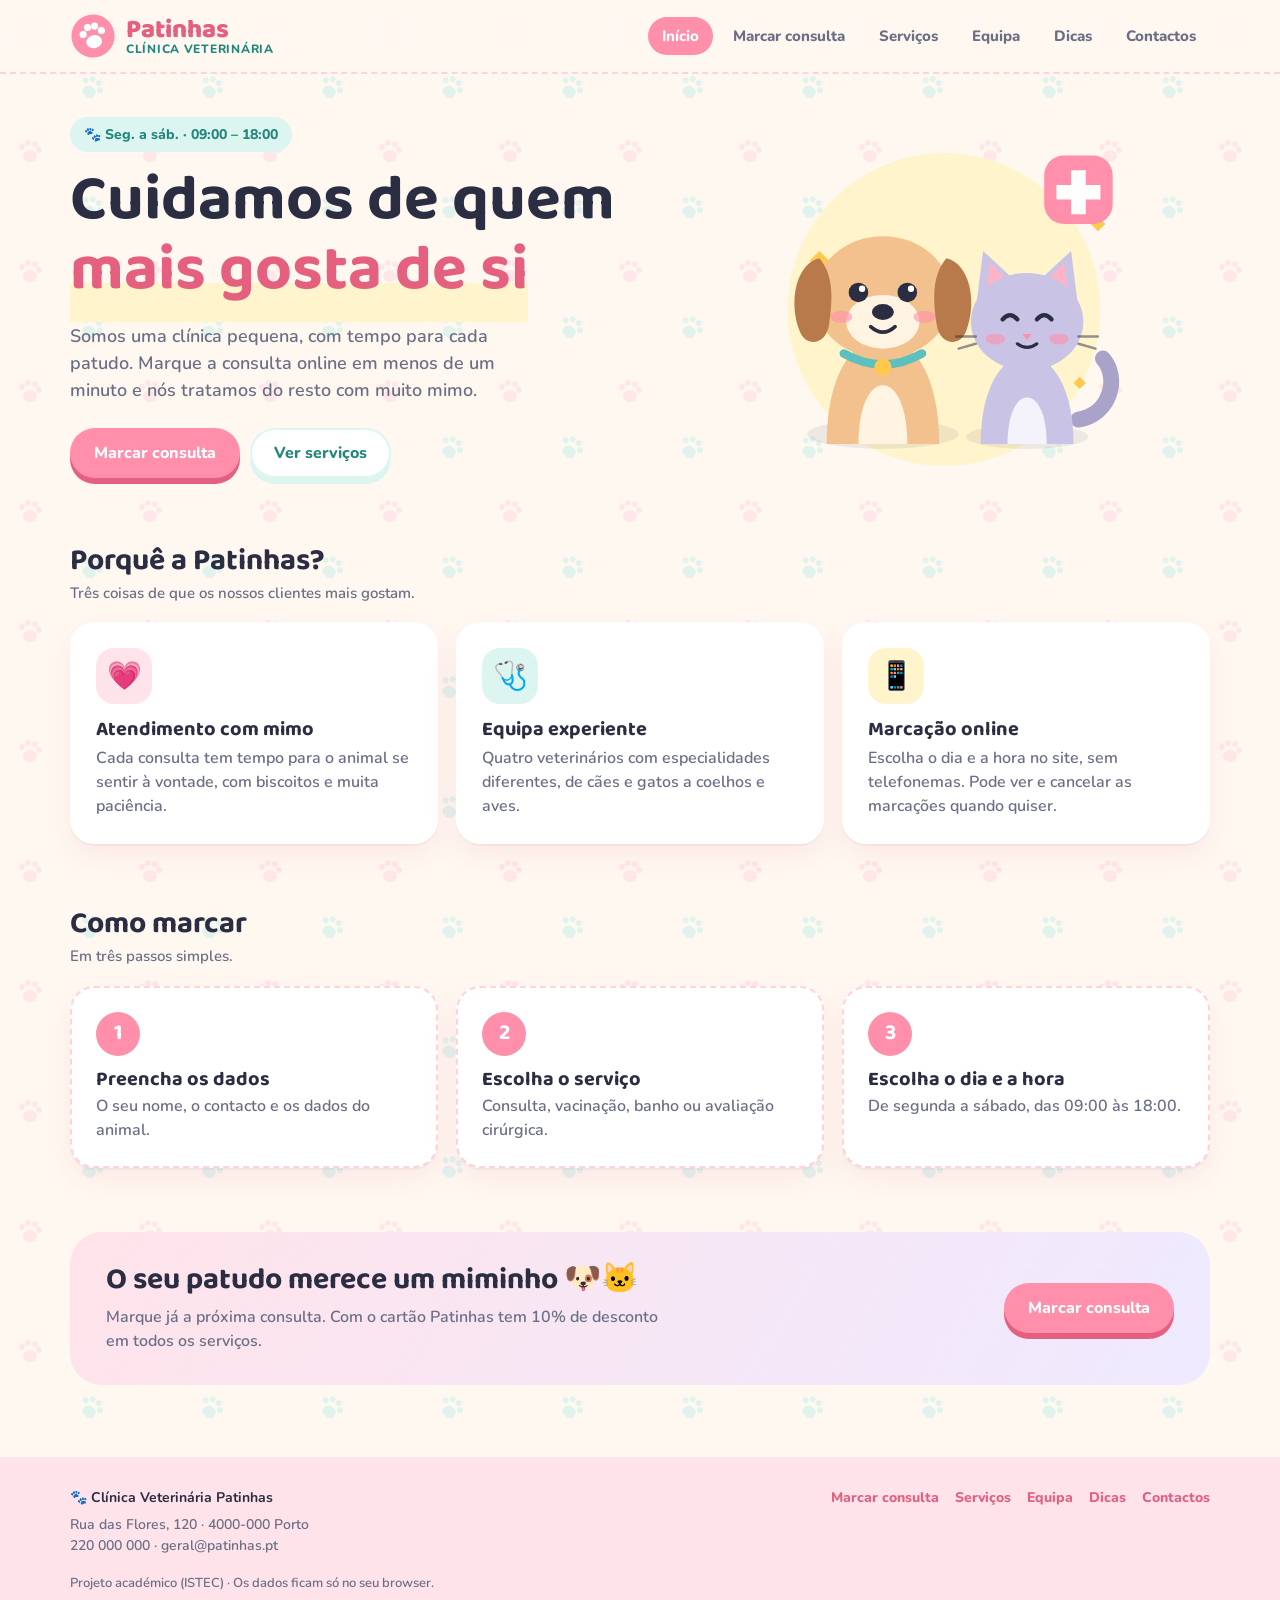
==== commit 3bd99b49: "Site com 6 páginas" ====
--- a/index.html
+++ b/index.html
@@ -15,29 +15,31 @@
 
   <header class="topo">
     <div class="contentor topo-linha">
-      <a class="logo" href="#inicio">
+      <a class="logo" href="index.html">
         <svg viewBox="0 0 64 64" aria-hidden="true"><circle cx="32" cy="32" r="30"/><ellipse cx="32" cy="40" rx="11" ry="9"/><circle cx="19" cy="27" r="5"/><circle cx="27" cy="19" r="5"/><circle cx="37" cy="19" r="5"/><circle cx="45" cy="27" r="5"/></svg>
         <span>Patinhas<small>Clínica Veterinária</small></span>
       </a>
       <nav class="menu" aria-label="Menu principal">
-        <a href="#marcar">Marcar consulta</a>
-        <a href="#marcacoes">Marcações</a>
-        <a href="#servicos">Serviços</a>
-        <a href="#servicos">Contactos</a>
+        <a href="index.html" class="ativo">Início</a>
+        <a href="marcar.html">Marcar consulta</a>
+        <a href="servicos.html">Serviços</a>
+        <a href="equipa.html">Equipa</a>
+        <a href="dicas.html">Dicas</a>
+        <a href="servicos.html">Contactos</a>
       </nav>
     </div>
   </header>
 
   <main>
-    <section class="destaque" id="inicio">
+    <section class="destaque">
       <div class="contentor destaque-linha">
         <div class="destaque-texto">
           <p class="etiqueta">🐾 Seg. a sáb. · 09:00 – 18:00</p>
           <h1>Cuidamos de quem <span>mais gosta de si</span></h1>
-          <p>Marque a consulta do seu patudo em menos de um minuto. Escolha o serviço, o dia e a hora, e nós tratamos do resto com muito mimo.</p>
+          <p>Somos uma clínica pequena, com tempo para cada patudo. Marque a consulta online em menos de um minuto e nós tratamos do resto com muito mimo.</p>
           <div class="destaque-acoes">
-            <a class="btn principal" href="#marcar">Marcar consulta</a>
-            <a class="btn claro" href="#servicos">Ver serviços</a>
+            <a class="btn principal" href="marcar.html">Marcar consulta</a>
+            <a class="btn claro" href="servicos.html">Ver serviços</a>
           </div>
         </div>
 
@@ -80,150 +82,54 @@
           </svg>
         </div>
       </div>
-      <div class="contentor">
-        <ul class="numeros">
-          <li class="n-rosa"><span class="n-ico">📅</span><div><b id="numTotal">0</b><span>marcações</span></div></li>
-          <li class="n-amarelo"><span class="n-ico">💰</span><div><b id="numValor">0,00 €</b><span>valor previsto</span></div></li>
-          <li class="n-verde"><span class="n-ico">🩺</span><div><b>4</b><span>veterinários</span></div></li>
-        </ul>
+    </section>
+
+    <section class="contentor bloco">
+      <h2>Porquê a Patinhas?</h2>
+      <p class="sub">Três coisas de que os nossos clientes mais gostam.</p>
+      <div class="vantagens">
+        <article class="vantagem v-rosa"><span>💗</span><h3>Atendimento com mimo</h3><p>Cada consulta tem tempo para o animal se sentir à vontade, com biscoitos e muita paciência.</p></article>
+        <article class="vantagem v-verde"><span>🩺</span><h3>Equipa experiente</h3><p>Quatro veterinários com especialidades diferentes, de cães e gatos a coelhos e aves.</p></article>
+        <article class="vantagem v-amarelo"><span>📱</span><h3>Marcação online</h3><p>Escolha o dia e a hora no site, sem telefonemas. Pode ver e cancelar as marcações quando quiser.</p></article>
       </div>
     </section>
 
-    <div class="contentor grelha">
-      <section class="cartao formulario" id="marcar">
-        <h2><span class="h-ico">📝</span> Marcar consulta</h2>
-        <p class="sub">Os campos com * são obrigatórios.</p>
-
-        <form id="formulario" novalidate>
-          <fieldset>
-            <legend>👤 Tutor</legend>
-            <div class="campo">
-              <label for="tutor">Nome do tutor *</label>
-              <input id="tutor" name="tutor" type="text" autocomplete="name" placeholder="Ex.: Ana Martins">
-              <p class="erro" data-erro="tutor"></p>
-            </div>
-            <div class="dois">
-              <div class="campo">
-                <label for="email">Email *</label>
-                <input id="email" name="email" type="email" autocomplete="email" placeholder="ana@email.pt">
-                <p class="erro" data-erro="email"></p>
-              </div>
-              <div class="campo">
-                <label for="email">Telefone *</label>
-                <input id="telefone" name="telefone" type="tel" autocomplete="tel" placeholder="912345678">
-                <p class="erro" data-erro="telefone"></p>
-              </div>
-            </div>
-          </fieldset>
-
-          <fieldset>
-            <legend>🐶 Animal</legend>
-            <div class="dois">
-              <div class="campo">
-                <label for="animal">Nome do animal *</label>
-                <input id="animal" name="animal" type="text" placeholder="Ex.: Bobi">
-                <p class="erro" data-erro="animal"></p>
-              </div>
-              <div class="campo">
-                <label for="especie">Espécie *</label>
-                <select id="especie" name="especie">
-                  <option value="">Escolher…</option>
-                  <option value="cao">Cão</option>
-                  <option value="gato">Gato</option>
-                  <option value="coelho">Coelho</option>
-                  <option value="ave">Ave</option>
-                  <option value="outro">Outro</option>
-                </select>
-                <p class="erro" data-erro="especie"></p>
-              </div>
-            </div>
-            <div class="campo curto">
-              <label for="idade">Idade (anos) *</label>
-              <input id="idade" name="idade" type="number" placeholder="Ex.: 4">
-              <p class="erro" data-erro="idade"></p>
-            </div>
-          </fieldset>
-
-          <fieldset>
-            <legend>🩺 Consulta</legend>
-            <div class="campo">
-              <label for="servico">Serviço *</label>
-              <select id="servico" name="servico">
-                <option value="">Escolher…</option>
-              </select>
-              <p class="erro" data-erro="servico"></p>
-            </div>
-            <div class="dois">
-              <div class="campo">
-                <label for="data">Data *</label>
-                <input id="data" name="data" type="date">
-                <p class="erro" data-erro="data"></p>
-              </div>
-              <div class="campo">
-                <label for="hora">Hora *</label>
-                <select id="hora" name="hora">
-                  <option value="">Escolher…</option>
-                </select>
-                <p class="erro" data-erro="hora"></p>
-              </div>
-            </div>
-            <label class="caixa">
-              <input id="cartao" name="cartao" type="checkbox">
-              <span>Tenho cartão de cliente Patinhas <em>10% de desconto</em></span>
-            </label>
-          </fieldset>
-
-          <div class="resumo" id="resumo">Escolha um serviço para ver o preço.</div>
-
-          <div class="mensagem" id="mensagem" role="status" hidden></div>
-
-          <div class="botoes">
-            <button type="submit" class="btn principal">Marcar cosulta</button>
-            <button type="button" class="btn secundario">Limpar</button>
-          </div>
-        </form>
-      </section>
-
-      <section class="cartao marcacoes" id="marcacoes">
-        <div class="cabeca-lista">
-          <h2><span class="h-ico">📋</span> Marcações</h2>
-          <span class="contador" id="contador">0</span>
-        </div>
-        <div class="filtros">
-          <input id="pesquisa" type="search" placeholder="🔍 Pesquisar animal ou tutor…" aria-label="Pesquisar">
-          <select id="filtroEspecie" aria-label="Filtrar por espécie">
-            <option value="todas">Todas as espécies</option>
-            <option value="cao">Cão</option>
-            <option value="gato">Gato</option>
-            <option value="coelho">Coelho</option>
-            <option value="ave">Ave</option>
-            <option value="outro">Outro</option>
-          </select>
-        </div>
-        <ul class="lista" id="lista"></ul>
-        <p class="vazio" id="vazio" hidden>🐾 Não há marcações para mostrar.</p>
-      </section>
-    </div>
-
-    <section class="contentor bloco" id="servicos">
-      <h2>Serviços</h2>
-      <p class="sub">Tudo o que o seu animal precisa, num só sítio.</p>
-      <div class="servicos" id="listaServicos"></div>
+    <section class="contentor bloco">
+      <h2>Como marcar</h2>
+      <p class="sub">Em três passos simples.</p>
+      <ol class="passos">
+        <li><b>1</b><h3>Preencha os dados</h3><p>O seu nome, o contacto e os dados do animal.</p></li>
+        <li><b>2</b><h3>Escolha o serviço</h3><p>Consulta, vacinação, banho ou avaliação cirúrgica.</p></li>
+        <li><b>3</b><h3>Escolha o dia e a hora</h3><p>De segunda a sábado, das 09:00 às 18:00.</p></li>
+      </ol>
     </section>
 
-    <section class="contentor bloco" id="contactos">
-      <h2>Contactos</h2>
-      <p class="sub">Venha visitar-nos. Há sempre biscoitos para os patudos!</p>
-      <div class="contactos">
-        <div class="cartao c-rosa"><span class="c-ico">📍</span><h3>Morada</h3><p>Rua das Flores, 120<br>4000-000 Porto</p></div>
-        <div class="cartao c-amarelo"><span class="c-ico">🕘</span><h3>Horário</h3><p>Segunda a sábado: 09:00 – 18:00<br>Domingo: fechado</p></div>
-        <div class="cartao c-verde"><span class="c-ico">📞</span><h3>Telefone</h3><p>220 000 000<br>geral@patinhas.pt</p></div>
+    <section class="contentor bloco">
+      <div class="chamada">
+        <div>
+          <h2>O seu patudo merece um miminho 🐶🐱</h2>
+          <p>Marque já a próxima consulta. Com o cartão Patinhas tem 10% de desconto em todos os serviços.</p>
+        </div>
+        <a class="btn principal" href="marcar.html">Marcar consulta</a>
       </div>
     </section>
   </main>
 
   <footer class="rodape">
-    <div class="contentor">🐾 Clínica Veterinária Patinhas · Projeto académico (ISTEC) · Os dados ficam só no seu browser.</div>
+    <div class="contentor rodape-linha">
+      <div>
+        <b>🐾 Clínica Veterinária Patinhas</b>
+        <p>Rua das Flores, 120 · 4000-000 Porto<br>220 000 000 · geral@patinhas.pt</p>
+      </div>
+      <nav aria-label="Links do rodapé">
+        <a href="marcar.html">Marcar consulta</a>
+        <a href="servicos.html">Serviços</a>
+        <a href="equipa.html">Equipa</a>
+        <a href="dicas.html">Dicas</a>
+        <a href="contactos.html">Contactos</a>
+      </nav>
+      <p class="rodape-nota">Projeto académico (ISTEC) · Os dados ficam só no seu browser.</p>
+    </div>
   </footer>
 
   <script src="script.js"></script>
--- a/style.css
+++ b/style.css
@@ -60,7 +60,7 @@
 .ilustracao svg { width: 100%; max-width: 440px; display: block; margin-inline: auto; }
 .ilustracao .cruz { transform-origin: 290px 62px; animation: balanco 3s ease-in-out infinite; }
 @keyframes balanco { 0%, 100% { transform: rotate(-6deg); } 50% { transform: rotate(6deg); } }
-.numeros { list-style: none; margin: 36px 0 0; padding: 0; display: grid; grid-template-columns: repeat(3, 1fr); gap: 14px; }
+.numeros { list-style: none; margin: 28px 0 0; padding: 0; display: grid; grid-template-columns: repeat(3, 1fr); gap: 14px; }
 .numeros li { display: flex; align-items: center; gap: 14px; border-radius: 20px; padding: 16px 18px; background: var(--papel); box-shadow: var(--sombra); }
 .n-ico { width: 48px; height: 48px; border-radius: 16px; display: grid; place-items: center; font-size: 24px; flex: none; }
 .n-rosa .n-ico { background: var(--rosa-claro); }
@@ -154,12 +154,87 @@
 .c-rosa .c-ico { background: var(--rosa-claro); }
 .c-amarelo .c-ico { background: var(--amarelo-claro); }
 .c-verde .c-ico { background: var(--verde-claro); }
-.rodape { margin-top: 64px; padding: 26px 0; background: var(--rosa-claro); color: var(--rosa-escuro); font-size: 14px; font-weight: 700; text-align: center; }
+.rodape { margin-top: 64px; padding: 30px 0; background: var(--rosa-claro); color: var(--tinta); font-size: 14px; }
+
+.menu a.ativo { background: var(--rosa); color: #fff; }
+
+.pagina-topo { padding: 44px 0 36px; margin-bottom: 8px; border-radius: 0 0 48px 48px; }
+.pagina-topo .contentor { text-align: center; }
+.pagina-topo h1 { font-size: clamp(34px, 4.5vw, 52px); }
+.pagina-topo p { color: var(--suave); font-size: 18px; font-weight: 600; margin: 8px auto 0; max-width: 52ch; }
+.pagina-ico { display: inline-grid; place-items: center; width: 72px; height: 72px; border-radius: 24px; background: #fff; font-size: 36px; box-shadow: var(--sombra); margin-bottom: 14px; }
+.t-rosa { background: var(--rosa-claro); }
+.t-verde { background: var(--verde-claro); }
+.t-lilas { background: var(--lilas-claro); }
+.t-amarelo { background: var(--amarelo-claro); }
+.t-azul { background: var(--azul-claro); }
+
+.vantagens { display: grid; grid-template-columns: repeat(auto-fit, minmax(240px, 1fr)); gap: 18px; }
+.vantagem { background: var(--papel); border-radius: var(--raio); padding: 26px; box-shadow: var(--sombra); }
+.vantagem span { display: grid; place-items: center; width: 56px; height: 56px; border-radius: 18px; font-size: 28px; margin-bottom: 14px; background: var(--cor-clara); }
+.vantagem p { color: var(--suave); font-weight: 600; margin: 6px 0 0; }
+.v-rosa { --cor-clara: var(--rosa-claro); }
+.v-verde { --cor-clara: var(--verde-claro); }
+.v-amarelo { --cor-clara: var(--amarelo-claro); }
+.v-lilas { --cor-clara: var(--lilas-claro); }
+.v-azul { --cor-clara: var(--azul-claro); }
+.passos { list-style: none; margin: 0; padding: 0; display: grid; grid-template-columns: repeat(auto-fit, minmax(220px, 1fr)); gap: 18px; counter-reset: passo; }
+.passos li { background: var(--papel); border-radius: var(--raio); padding: 24px; box-shadow: var(--sombra); border: 2px dashed #ffd3dd; }
+.passos b { display: grid; place-items: center; width: 44px; height: 44px; border-radius: 50%; background: var(--rosa); color: #fff; font-family: 'Baloo 2', sans-serif; font-size: 22px; margin-bottom: 12px; }
+.passos p { color: var(--suave); font-weight: 600; margin: 4px 0 0; }
+.chamada { display: flex; align-items: center; justify-content: space-between; gap: 24px; flex-wrap: wrap; background: linear-gradient(120deg, var(--rosa-claro), var(--lilas-claro)); border-radius: 32px; padding: 32px 36px; }
+.chamada.amarela { background: linear-gradient(120deg, var(--amarelo-claro), var(--verde-claro)); }
+.chamada p { color: var(--suave); font-weight: 600; margin: 8px 0 0; max-width: 56ch; }
+
+.servico .duracao { margin-top: 10px; font-weight: 800; color: var(--tinta); }
+.inclui { display: grid; grid-template-columns: repeat(auto-fit, minmax(240px, 1fr)); gap: 18px; }
+.inclui ul { margin: 12px 0 0; padding-left: 20px; color: var(--suave); font-weight: 600; }
+.inclui li { margin-bottom: 4px; }
+.inclui li::marker { content: "🐾 "; font-size: 12px; }
+
+.equipa { display: grid; grid-template-columns: repeat(auto-fit, minmax(230px, 1fr)); gap: 18px; }
+.membro { background: var(--papel); border-radius: var(--raio); padding: 26px 22px; box-shadow: var(--sombra); text-align: center; }
+.membro-foto { position: relative; width: 110px; height: 110px; margin: 0 auto 14px; border-radius: 50%; background: var(--cor-clara); display: grid; place-items: center; border: 5px solid #fff; box-shadow: 0 0 0 3px var(--cor-clara); }
+.membro-foto span { font-family: 'Baloo 2', sans-serif; font-weight: 800; font-size: 36px; color: var(--tinta); }
+.membro-foto i { position: absolute; right: -6px; bottom: -4px; font-style: normal; font-size: 26px; background: #fff; border-radius: 50%; width: 42px; height: 42px; display: grid; place-items: center; box-shadow: var(--sombra); }
+.membro-area { display: inline-block; margin: 6px 0 10px; padding: 3px 12px; border-radius: 999px; background: var(--cor-clara); font-weight: 800; font-size: 13px; }
+.membro p:last-child { color: var(--suave); font-weight: 600; margin: 0; font-size: 15px; }
+.factos { list-style: none; margin: 0; padding: 0; display: grid; grid-template-columns: repeat(auto-fit, minmax(180px, 1fr)); gap: 14px; }
+.factos li { background: var(--papel); border-radius: 20px; padding: 20px; text-align: center; box-shadow: var(--sombra); }
+.factos b { display: block; font-family: 'Baloo 2', sans-serif; font-size: 40px; color: var(--rosa-escuro); line-height: 1.1; }
+.factos span { color: var(--suave); font-weight: 700; }
+
+.dicas { display: grid; grid-template-columns: repeat(auto-fit, minmax(230px, 1fr)); gap: 18px; }
+.dica { background: var(--papel); border-radius: var(--raio); padding: 24px; box-shadow: var(--sombra); border-top: 8px solid var(--cor-clara); }
+.dica-ico { display: grid; place-items: center; width: 60px; height: 60px; border-radius: 50%; background: var(--cor-clara); font-size: 32px; margin-bottom: 12px; }
+.dica ul { margin: 10px 0 0; padding-left: 18px; color: var(--suave); font-weight: 600; }
+.dica li { margin-bottom: 6px; }
+.faq { display: flex; flex-direction: column; gap: 12px; }
+.faq details { background: var(--papel); border-radius: 18px; padding: 16px 20px; box-shadow: var(--sombra); }
+.faq summary { cursor: pointer; font-weight: 800; list-style: none; display: flex; justify-content: space-between; gap: 12px; }
+.faq summary::after { content: "+"; font-family: 'Baloo 2', sans-serif; font-size: 22px; line-height: 1; color: var(--rosa-escuro); }
+.faq details[open] summary::after { content: "−"; }
+.faq details p { color: var(--suave); font-weight: 600; margin: 10px 0 0; }
+
+.mapa-linha { display: grid; grid-template-columns: 1.3fr 1fr; gap: 18px; align-items: start; }
+.mapa svg { width: 100%; display: block; border-radius: var(--raio); box-shadow: var(--sombra); }
+.horario { width: 100%; border-collapse: collapse; margin: 12px 0; }
+.horario td { padding: 10px 0; border-bottom: 2px dashed var(--linha); font-weight: 700; }
+.horario td:last-child { text-align: right; }
+.horario .fechado { color: var(--erro); }
+
+.rodape-linha { display: grid; grid-template-columns: 1fr auto; gap: 12px 24px; text-align: left; align-items: start; }
+.rodape-linha p { margin: 6px 0 0; color: var(--suave); font-weight: 600; }
+.rodape-linha nav { display: flex; flex-wrap: wrap; gap: 6px 16px; }
+.rodape-linha nav a { color: var(--rosa-escuro); font-weight: 800; text-decoration: none; }
+.rodape-nota { grid-column: 1 / -1; font-size: 13px; }
 
 @media (max-width: 900px) {
   .destaque-linha { grid-template-columns: 1fr; }
   .ilustracao svg { max-width: 340px; }
   .numeros { grid-template-columns: 1fr 1fr; }
+  .mapa-linha { grid-template-columns: 1fr; }
+  .rodape-linha { grid-template-columns: 1fr; }
 }
 @media (max-width: 760px) {
   .grelha { grid-template-columns: 460px 460px; }
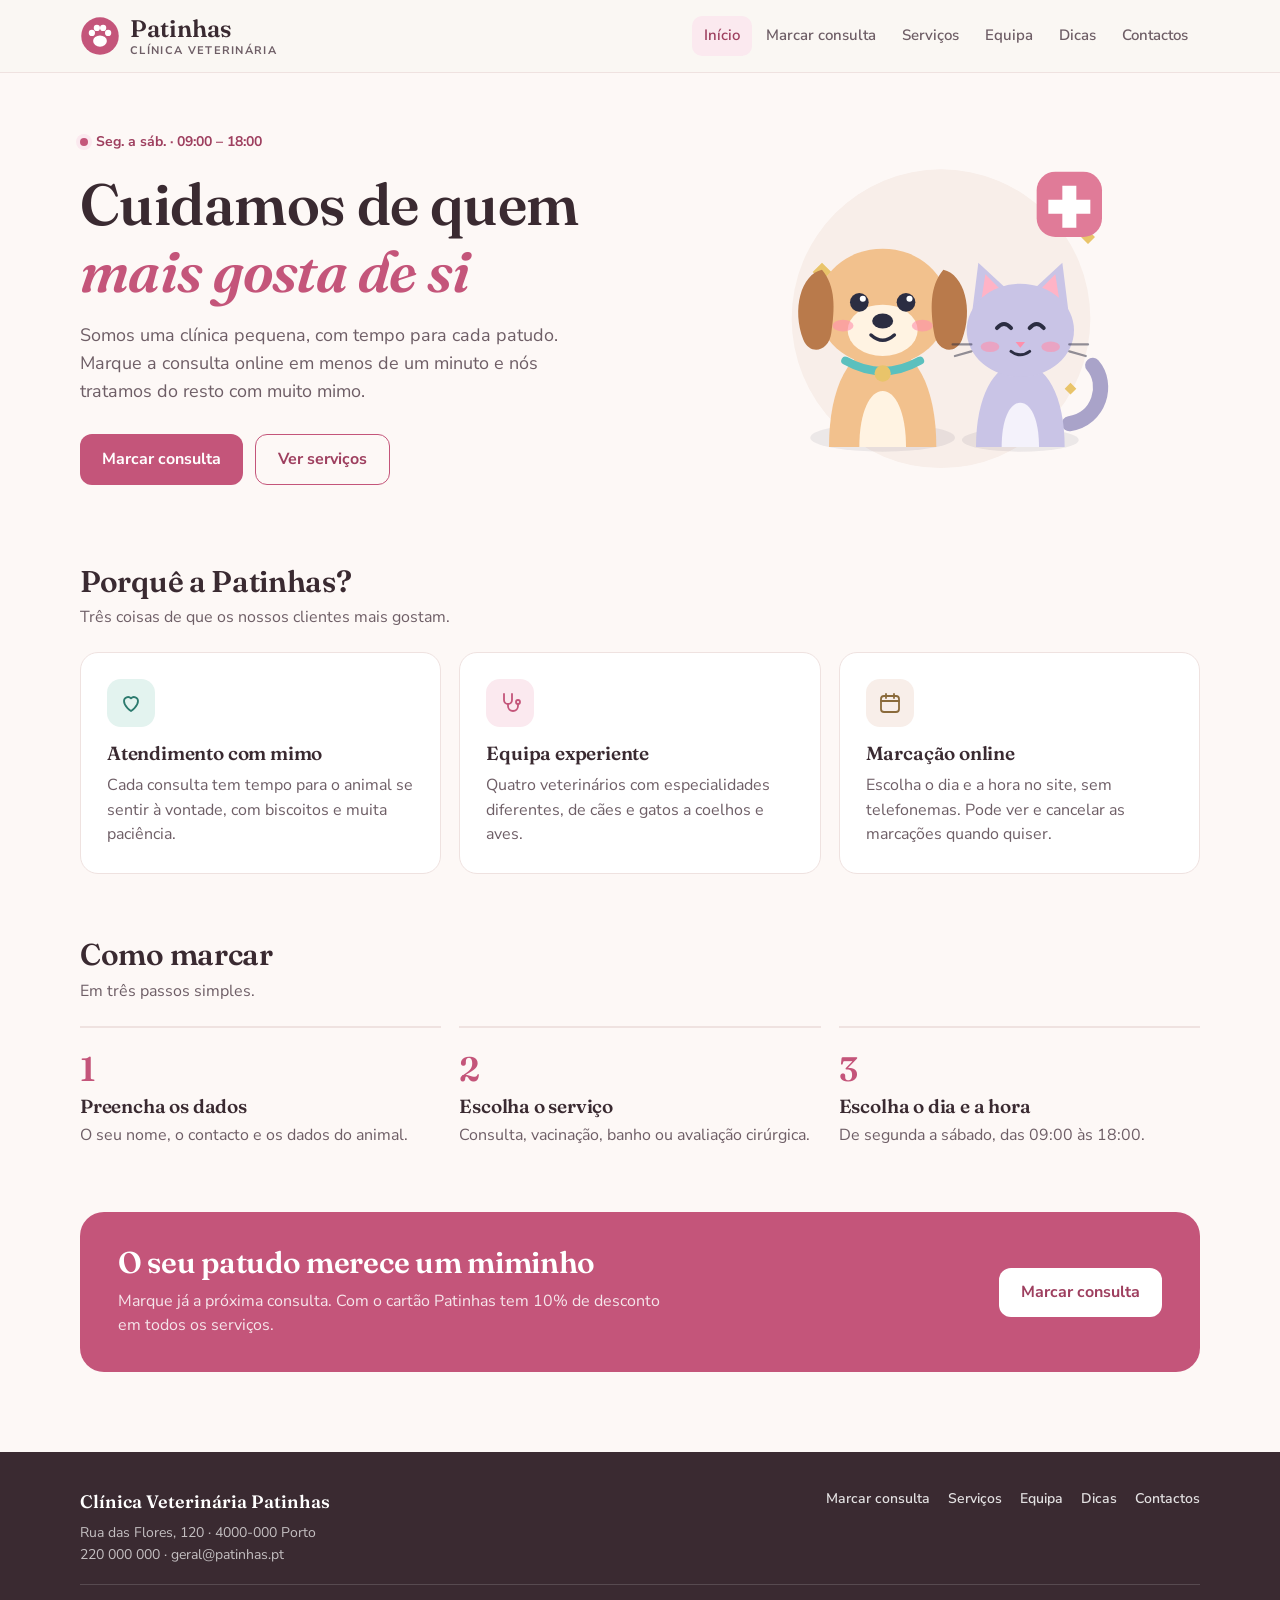
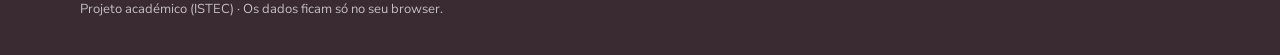
==== commit 0d52d2a2: "Visual mais profissional e erros mais óbvios" ====
--- a/index.html
+++ b/index.html
@@ -5,10 +5,10 @@
   <meta name="viewport" content="width=device-width, initial-scale=1.0">
   <meta name="description" content="Clínica Veterinária Patinhas: marcação de consultas online.">
   <title>Clínica Veterinária Patinhas</title>
-  <link rel="icon" href="data:image/svg+xml,%3Csvg xmlns='http://www.w3.org/2000/svg' viewBox='0 0 64 64'%3E%3Ccircle cx='32' cy='32' r='30' fill='%23ff8fab'/%3E%3Cellipse cx='32' cy='40' rx='11' ry='9' fill='%23fff'/%3E%3Ccircle cx='19' cy='27' r='5' fill='%23fff'/%3E%3Ccircle cx='27' cy='19' r='5' fill='%23fff'/%3E%3Ccircle cx='37' cy='19' r='5' fill='%23fff'/%3E%3Ccircle cx='45' cy='27' r='5' fill='%23fff'/%3E%3C/svg%3E">
+  <link rel="icon" href="data:image/svg+xml,%3Csvg xmlns='http://www.w3.org/2000/svg' viewBox='0 0 64 64'%3E%3Ccircle cx='32' cy='32' r='30' fill='%23c4557a'/%3E%3Cellipse cx='32' cy='40' rx='11' ry='9' fill='%23fff'/%3E%3Ccircle cx='19' cy='27' r='5' fill='%23fff'/%3E%3Ccircle cx='27' cy='19' r='5' fill='%23fff'/%3E%3Ccircle cx='37' cy='19' r='5' fill='%23fff'/%3E%3Ccircle cx='45' cy='27' r='5' fill='%23fff'/%3E%3C/svg%3E">
   <link rel="preconnect" href="https://fonts.googleapis.com">
   <link rel="preconnect" href="https://fonts.gstatic.com" crossorigin>
-  <link href="https://fonts.googleapis.com/css2?family=Baloo+2:wght@600;700;800&family=Nunito:wght@500;600;700;800&display=swap" rel="stylesheet">
+  <link href="https://fonts.googleapis.com/css2?family=Fraunces:ital,opsz,wght@0,9..144,600;1,9..144,600&family=Nunito+Sans:wght@400;600;700;800&display=swap" rel="stylesheet">
   <link rel="stylesheet" href="style.css">
 </head>
 <body>
@@ -34,20 +34,20 @@
     <section class="destaque">
       <div class="contentor destaque-linha">
         <div class="destaque-texto">
-          <p class="etiqueta">🐾 Seg. a sáb. · 09:00 – 18:00</p>
+          <p class="etiqueta">Seg. a sáb. · 09:00 – 18:00</p>
           <h1>Cuidamos de quem <span>mais gosta de si</span></h1>
           <p>Somos uma clínica pequena, com tempo para cada patudo. Marque a consulta online em menos de um minuto e nós tratamos do resto com muito mimo.</p>
           <div class="destaque-acoes">
             <a class="btn principal" href="marcar.html">Marcar consulta</a>
-            <a class="btn claro" href="servicos.html">Ver serviços</a>
+            <a class="btn claro" href="#">Ver serviços</a>
           </div>
         </div>
 
         <div class="ilustracao" aria-hidden="true">
           <svg viewBox="0 0 360 300">
             <circle cx="180" cy="160" r="128" fill="#fff4cc"/>
-            <path d="M70 120 l8 -8 l8 8 l-8 8z M300 90 l6 -6 l6 6 l-6 6z M286 220 l5 -5 l5 5 l-5 5z" fill="#ffc94d"/>
-            <g class="cruz"><rect x="262" y="34" width="56" height="56" rx="16" fill="#ff8fab"/><path d="M284 46h12v12h12v12h-12v12h-12V70h-12V58h12z" fill="#fff"/></g>
+            <path d="M70 120 l8 -8 l8 8 l-8 8z M300 90 l6 -6 l6 6 l-6 6z M286 220 l5 -5 l5 5 l-5 5z" fill="#e9c46a"/>
+            <g class="cruz"><rect x="262" y="34" width="56" height="56" rx="16" fill="#e07b98"/><path d="M284 46h12v12h12v12h-12v12h-12V70h-12V58h12z" fill="#fff"/></g>
             <g>
               <ellipse cx="130" cy="262" rx="62" ry="12" fill="#2b2d42" opacity="0.08"/>
               <path d="M84 270c0-52 18-86 46-86s46 34 46 86z" fill="#f2c18d"/>
@@ -62,7 +62,7 @@
               <path d="M120 174q10 9 20 0" stroke="#2b2d42" stroke-width="3" fill="none" stroke-linecap="round"/>
               <ellipse cx="96" cy="166" rx="9" ry="5" fill="#ff8fab" opacity="0.6"/><ellipse cx="164" cy="166" rx="9" ry="5" fill="#ff8fab" opacity="0.6"/>
               <path d="M98 196q32 18 64 0" stroke="#5bc0be" stroke-width="7" fill="none" stroke-linecap="round"/>
-              <circle cx="130" cy="207" r="7" fill="#ffc94d"/>
+              <circle cx="130" cy="207" r="7" fill="#e9c46a"/>
             </g>
             <g>
               <ellipse cx="248" cy="264" rx="50" ry="10" fill="#2b2d42" opacity="0.08"/>
@@ -88,9 +88,9 @@
       <h2>Porquê a Patinhas?</h2>
       <p class="sub">Três coisas de que os nossos clientes mais gostam.</p>
       <div class="vantagens">
-        <article class="vantagem v-rosa"><span>💗</span><h3>Atendimento com mimo</h3><p>Cada consulta tem tempo para o animal se sentir à vontade, com biscoitos e muita paciência.</p></article>
-        <article class="vantagem v-verde"><span>🩺</span><h3>Equipa experiente</h3><p>Quatro veterinários com especialidades diferentes, de cães e gatos a coelhos e aves.</p></article>
-        <article class="vantagem v-amarelo"><span>📱</span><h3>Marcação online</h3><p>Escolha o dia e a hora no site, sem telefonemas. Pode ver e cancelar as marcações quando quiser.</p></article>
+        <article class="vantagem v-rosa"><span><svg class="ico" viewBox="0 0 24 24" aria-hidden="true"><path d="M12 20s-7-4.4-7-10a4 4 0 0 1 7-2.6A4 4 0 0 1 19 10c0 5.6-7 10-7 10z"/></svg></span><h3>Atendimento com mimo</h3><p>Cada consulta tem tempo para o animal se sentir à vontade, com biscoitos e muita paciência.</p></article>
+        <article class="vantagem v-verde"><span><svg class="ico" viewBox="0 0 24 24" aria-hidden="true"><path d="M6 3v6a4 4 0 0 0 8 0V3"/><path d="M10 13v2a5 5 0 0 0 10 0v-2"/><circle cx="20" cy="11" r="2"/></svg></span><h3>Equipa experiente</h3><p>Quatro veterinários com especialidades diferentes, de cães e gatos a coelhos e aves.</p></article>
+        <article class="vantagem v-amarelo"><span><svg class="ico" viewBox="0 0 24 24" aria-hidden="true"><rect x="3" y="5" width="18" height="16" rx="3"/><path d="M3 10h18M8 3v4M16 3v4"/></svg></span><h3>Marcação online</h3><p>Escolha o dia e a hora no site, sem telefonemas. Pode ver e cancelar as marcações quando quiser.</p></article>
       </div>
     </section>
 
@@ -107,7 +107,7 @@
     <section class="contentor bloco">
       <div class="chamada">
         <div>
-          <h2>O seu patudo merece um miminho 🐶🐱</h2>
+          <h2>O seu patudo merece um miminho</h2>
           <p>Marque já a próxima consulta. Com o cartão Patinhas tem 10% de desconto em todos os serviços.</p>
         </div>
         <a class="btn principal" href="marcar.html">Marcar consulta</a>
@@ -118,7 +118,7 @@
   <footer class="rodape">
     <div class="contentor rodape-linha">
       <div>
-        <b>🐾 Clínica Veterinária Patinhas</b>
+        <b>Clínica Veterinária Patinhas</b>
         <p>Rua das Flores, 120 · 4000-000 Porto<br>220 000 000 · geral@patinhas.pt</p>
       </div>
       <nav aria-label="Links do rodapé">
--- a/style.css
+++ b/style.css
@@ -1,237 +1,222 @@
 :root {
-  --fundo: #fff8f1;
+  --fundo: #fdf8f6;
   --papel: #ffffff;
-  --tinta: #2b2d42;
-  --suave: #6b6f86;
-  --linha: #f0e3d6;
-  --rosa: #ff8fab;
-  --rosa-escuro: #e5607f;
-  --rosa-claro: #ffe3ea;
-  --verde: #3fb6a8;
-  --verde-escuro: #23877b;
-  --verde-claro: #ddf5f1;
-  --amarelo: #ffc94d;
-  --amarelo-claro: #fff4cc;
-  --lilas: #b8a9f0;
-  --lilas-claro: #eeeaff;
-  --azul: #7cc4ff;
-  --azul-claro: #e2f2ff;
-  --erro: #d6455d;
-  --raio: 24px;
-  --sombra: 0 2px 0 rgba(43, 45, 66, 0.04), 0 12px 30px rgba(229, 96, 127, 0.1);
+  --tinta: #3a2a31;
+  --suave: #6e5e66;
+  --linha: #efe2e0;
+  --rosa: #c4557a;
+  --rosa-escuro: #9e3f5f;
+  --rosa-claro: #fbe9ef;
+  --menta: #3f9e8f;
+  --menta-escuro: #2c7a6e;
+  --menta-claro: #e3f3ef;
+  --areia: #f8eee9;
+  --azul-claro: #e9eff6;
+  --erro: #c4423a;
+  --raio: 18px;
+  --sombra: 0 1px 2px rgba(58, 42, 49, 0.05), 0 6px 20px rgba(58, 42, 49, 0.06);
 }
 
 * { box-sizing: border-box; }
 html { scroll-behavior: smooth; }
 body {
   margin: 0;
+  background: var(--fundo);
   color: var(--tinta);
-  font-family: 'Nunito', 'Segoe UI', system-ui, sans-serif;
+  font-family: 'Nunito Sans', 'Segoe UI', system-ui, sans-serif;
   font-size: 16px;
-  line-height: 1.5;
-  background-color: var(--fundo);
-  background-image: url("data:image/svg+xml,%3Csvg xmlns='http://www.w3.org/2000/svg' width='120' height='120' viewBox='0 0 120 120'%3E%3Cg fill='%23ffd9e2' opacity='0.55'%3E%3Cellipse cx='30' cy='36' rx='7' ry='6'/%3E%3Ccircle cx='22' cy='27' r='3'/%3E%3Ccircle cx='28' cy='23' r='3'/%3E%3Ccircle cx='35' cy='24' r='3'/%3E%3Ccircle cx='39' cy='30' r='3'/%3E%3C/g%3E%3Cg fill='%23d6f1ec' opacity='0.7' transform='rotate(25 90 90)'%3E%3Cellipse cx='90' cy='92' rx='7' ry='6'/%3E%3Ccircle cx='82' cy='83' r='3'/%3E%3Ccircle cx='88' cy='79' r='3'/%3E%3Ccircle cx='95' cy='80' r='3'/%3E%3Ccircle cx='99' cy='86' r='3'/%3E%3C/g%3E%3C/svg%3E");
-}
-h1, h2, h3 { font-family: 'Baloo 2', 'Nunito', sans-serif; line-height: 1.1; margin: 0; }
-h2 { font-size: 30px; display: flex; align-items: center; gap: 10px; }
-h3 { font-size: 20px; }
+  line-height: 1.55;
+}
+h1, h2, h3 { font-family: 'Fraunces', Georgia, serif; font-weight: 600; line-height: 1.15; margin: 0; letter-spacing: -0.01em; }
+h2 { font-size: 30px; }
+h3 { font-size: 19px; }
 a { color: inherit; }
-.contentor { width: min(1140px, 100% - 32px); margin-inline: auto; }
-.sub { color: var(--suave); margin: 4px 0 18px; font-size: 15px; font-weight: 600; }
-
-.topo { position: sticky; top: 0; z-index: 10; background: rgba(255, 248, 241, 0.88); backdrop-filter: blur(10px); border-bottom: 2px dashed #ffd3dd; }
+.contentor { width: min(1120px, 100% - 32px); margin-inline: auto; }
+.sub { color: var(--suave); margin: 6px 0 22px; font-size: 16px; }
+.ico { width: 24px; height: 24px; fill: none; stroke: currentColor; stroke-width: 1.8; stroke-linecap: round; stroke-linejoin: round; }
+
+.topo { position: sticky; top: 0; z-index: 10; background: rgba(250, 247, 242, 0.92); backdrop-filter: blur(8px); border-bottom: 1px solid var(--linha); }
 .topo-linha { display: flex; align-items: center; justify-content: space-between; gap: 16px; min-height: 72px; flex-wrap: wrap; }
-.logo { display: flex; align-items: center; gap: 10px; text-decoration: none; font-family: 'Baloo 2', sans-serif; font-weight: 800; font-size: 26px; color: var(--rosa-escuro); line-height: 1; }
-.logo svg { width: 46px; height: 46px; transform: rotate(-12deg); }
+.logo { display: flex; align-items: center; gap: 10px; text-decoration: none; font-family: 'Fraunces', Georgia, serif; font-weight: 600; font-size: 24px; line-height: 1; }
+.logo svg { width: 40px; height: 40px; }
 .logo svg * { fill: #fff; }
 .logo svg circle:first-child { fill: var(--rosa); }
-.logo small { display: block; font-family: 'Nunito', sans-serif; font-size: 12px; font-weight: 800; color: var(--verde-escuro); letter-spacing: 0.06em; text-transform: uppercase; }
-.menu { display: flex; gap: 6px; flex-wrap: wrap; }
-.menu a { text-decoration: none; font-weight: 800; font-size: 15px; padding: 8px 14px; border-radius: 999px; color: var(--suave); transition: background 0.2s, color 0.2s; }
-.menu a:hover { background: var(--rosa-claro); color: var(--rosa-escuro); }
-
-.destaque { padding: 40px 0 8px; }
-.destaque-linha { display: grid; grid-template-columns: 1.1fr 1fr; gap: 24px; align-items: center; }
-.etiqueta { display: inline-block; margin: 0 0 14px; padding: 7px 14px; border-radius: 999px; background: var(--verde-claro); color: var(--verde-escuro); font-weight: 800; font-size: 14px; }
-h1 { font-size: clamp(40px, 5.4vw, 64px); }
-h1 span { color: var(--rosa-escuro); background: linear-gradient(transparent 62%, var(--amarelo-claro) 62%); }
-.destaque-texto > p:not(.etiqueta) { color: var(--suave); font-size: 18px; font-weight: 600; max-width: 44ch; margin: 16px 0 24px; }
-.destaque-acoes { display: flex; gap: 10px; flex-wrap: wrap; }
-.ilustracao svg { width: 100%; max-width: 440px; display: block; margin-inline: auto; }
-.ilustracao .cruz { transform-origin: 290px 62px; animation: balanco 3s ease-in-out infinite; }
-@keyframes balanco { 0%, 100% { transform: rotate(-6deg); } 50% { transform: rotate(6deg); } }
-.numeros { list-style: none; margin: 28px 0 0; padding: 0; display: grid; grid-template-columns: repeat(3, 1fr); gap: 14px; }
-.numeros li { display: flex; align-items: center; gap: 14px; border-radius: 20px; padding: 16px 18px; background: var(--papel); box-shadow: var(--sombra); }
-.n-ico { width: 48px; height: 48px; border-radius: 16px; display: grid; place-items: center; font-size: 24px; flex: none; }
-.n-rosa .n-ico { background: var(--rosa-claro); }
-.n-amarelo .n-ico { background: var(--amarelo-claro); }
-.n-verde .n-ico { background: var(--verde-claro); }
-.numeros b { display: block; font-family: 'Baloo 2', sans-serif; font-size: 28px; line-height: 1.1; font-variant-numeric: tabular-nums; overflow-wrap: anywhere; }
-.n-rosa b { color: var(--rosa-escuro); }
-.n-amarelo b { color: #c98a00; }
-.n-verde b { color: var(--verde-escuro); }
-.numeros span:not(.n-ico) { color: var(--suave); font-weight: 700; font-size: 14px; }
-
-.btn { display: inline-flex; align-items: center; justify-content: center; gap: 8px; border: 0; border-radius: 999px; padding: 13px 24px; font: inherit; font-weight: 800; cursor: pointer; text-decoration: none; transition: background 0.2s, transform 0.15s, box-shadow 0.2s; }
-.btn:hover { transform: translateY(-2px); }
-.btn:active { transform: translateY(1px); }
-.btn.principal { background: var(--rosa); color: #fff; box-shadow: 0 6px 0 var(--rosa-escuro); }
-.btn.principal:hover { background: #ff7c9c; }
-.btn.claro { background: var(--papel); color: var(--verde-escuro); box-shadow: 0 6px 0 var(--verde-claro), inset 0 0 0 2px var(--verde-claro); }
-.btn.secundario { background: var(--papel); color: var(--suave); box-shadow: inset 0 0 0 2px var(--linha); }
-.btn.secundario:hover { color: var(--tinta); }
-
-.grelha { display: grid; grid-template-columns: minmax(0, 1.1fr) minmax(0, 1fr); gap: 24px; align-items: start; margin-top: 36px; }
-.cartao { background: var(--papel); border-radius: var(--raio); box-shadow: var(--sombra); padding: 28px; position: relative; }
-.formulario { border-top: 8px solid var(--rosa); }
-.marcacoes { border-top: 8px solid var(--verde); }
-.h-ico { width: 44px; height: 44px; border-radius: 14px; display: inline-grid; place-items: center; font-size: 22px; background: var(--rosa-claro); }
-.marcacoes .h-ico { background: var(--verde-claro); }
-
-fieldset { border: 0; padding: 16px; margin: 0 0 14px; border-radius: 18px; background: #fffaf6; }
-fieldset:nth-of-type(2) { background: #f6fbff; }
-fieldset:nth-of-type(3) { background: #f7fcfa; }
-legend { float: left; width: 100%; font-family: 'Baloo 2', sans-serif; font-weight: 700; font-size: 18px; color: var(--tinta); margin-bottom: 8px; }
-.campo { display: flex; flex-direction: column; gap: 6px; margin-bottom: 12px; clear: both; }
+.logo small { display: block; margin-top: 4px; font-family: 'Nunito Sans', sans-serif; font-size: 11px; font-weight: 700; color: var(--suave); letter-spacing: 0.12em; text-transform: uppercase; }
+.menu { display: flex; gap: 2px; flex-wrap: wrap; }
+.menu a { text-decoration: none; font-weight: 600; font-size: 15px; padding: 8px 12px; border-radius: 10px; color: var(--suave); transition: color 0.2s, background 0.2s; }
+.menu a:hover { color: var(--tinta); background: var(--areia); }
+.menu a.ativo { color: var(--rosa-escuro); background: var(--rosa-claro); }
+
+.destaque { padding: 56px 0 24px; }
+.destaque-linha { display: grid; grid-template-columns: 1.1fr 1fr; gap: 32px; align-items: center; }
+.etiqueta { display: inline-flex; align-items: center; gap: 8px; margin: 0 0 18px; font-weight: 700; font-size: 14px; color: var(--rosa-escuro); }
+.etiqueta::before { content: ""; width: 8px; height: 8px; border-radius: 50%; background: var(--rosa); box-shadow: 0 0 0 4px var(--rosa-claro); }
+h1 { font-size: clamp(38px, 5vw, 58px); }
+h1 span { color: var(--rosa); font-style: italic; }
+.destaque-texto > p:not(.etiqueta) { color: var(--suave); font-size: 18px; max-width: 44ch; margin: 18px 0 28px; }
+.destaque-acoes { display: flex; gap: 12px; flex-wrap: wrap; }
+.ilustracao svg { width: 100%; max-width: 420px; display: block; margin-inline: auto; }
+.ilustracao svg > circle:first-child { fill: var(--areia); }
+
+.btn { display: inline-flex; align-items: center; justify-content: center; gap: 8px; border: 0; border-radius: 12px; padding: 12px 22px; font: inherit; font-weight: 700; cursor: pointer; text-decoration: none; transition: background 0.2s, color 0.2s, border-color 0.2s; }
+.btn.principal { background: var(--rosa); color: #fff; }
+.btn.principal:hover { background: var(--rosa-escuro); }
+.btn.claro { background: transparent; color: var(--rosa-escuro); border: 1.5px solid var(--rosa); }
+.btn.claro:hover { background: var(--rosa-claro); }
+.btn.secundario { background: transparent; color: var(--suave); border: 1.5px solid var(--linha); }
+.btn.secundario:hover { color: var(--tinta); border-color: var(--suave); }
+
+.pagina-topo { padding: 52px 0 40px; border-bottom: 1px solid var(--linha); background: var(--areia); }
+.pagina-topo .contentor { display: grid; grid-template-columns: auto 1fr; column-gap: 20px; align-items: center; }
+.pagina-ico { grid-row: span 2; display: grid; place-items: center; width: 64px; height: 64px; border-radius: 18px; background: var(--papel); color: var(--rosa); box-shadow: var(--sombra); }
+.pagina-ico .ico { width: 30px; height: 30px; }
+.pagina-topo h1 { font-size: clamp(32px, 4vw, 44px); }
+.pagina-topo p { color: var(--suave); font-size: 17px; margin: 6px 0 0; }
+.t-verde, .t-azul { background: var(--rosa-claro); }
+.t-rosa, .t-amarelo, .t-lilas { background: var(--areia); }
+
+.numeros { list-style: none; margin: 28px 0 0; padding: 0; display: grid; grid-template-columns: repeat(3, 1fr); gap: 16px; }
+.numeros li { display: flex; align-items: center; gap: 14px; border-radius: var(--raio); padding: 18px 20px; background: var(--papel); border: 1px solid var(--linha); }
+.n-ico { width: 46px; height: 46px; border-radius: 14px; display: grid; place-items: center; flex: none; background: var(--rosa-claro); color: var(--rosa); }
+.n-amarelo .n-ico { background: var(--menta-claro); color: var(--menta-escuro); }
+.numeros b { display: block; font-family: 'Fraunces', Georgia, serif; font-weight: 600; font-size: 28px; line-height: 1.1; font-variant-numeric: tabular-nums; overflow-wrap: anywhere; }
+.numeros span:not(.n-ico) { color: var(--suave); font-size: 14px; }
+
+.grelha { display: grid; grid-template-columns: minmax(0, 1.1fr) minmax(0, 1fr); gap: 24px; align-items: start; margin-top: 24px; }
+.cartao { background: var(--papel); border-radius: var(--raio); border: 1px solid var(--linha); padding: 28px; }
+
+fieldset { border: 0; padding: 0; margin: 0 0 22px; }
+legend { padding: 0; margin-bottom: 12px; font-size: 12px; font-weight: 800; text-transform: uppercase; letter-spacing: 0.1em; color: var(--rosa); }
+.campo { display: flex; flex-direction: column; gap: 6px; margin-bottom: 14px; }
 .campo.curto { max-width: 180px; }
-.dois { display: grid; grid-template-columns: 1fr 1fr; gap: 12px; clear: both; }
-label { font-weight: 800; font-size: 14px; }
-input, select { font: inherit; font-weight: 600; color: inherit; background: #fff; border: 2px solid var(--linha); border-radius: 14px; padding: 10px 14px; width: 100%; transition: border-color 0.2s, box-shadow 0.2s; }
-input:focus, select:focus { outline: none; border-color: var(--rosa); box-shadow: 0 0 0 4px var(--rosa-claro); }
-input.invalido, select.invalido { border-color: var(--erro); background: #fff5f6; }
-.erro { margin: 0; color: var(--erro); font-size: 13px; font-weight: 800; }
-.erro::before { content: "⚠ "; }
+.dois { display: grid; grid-template-columns: 1fr 1fr; gap: 14px; }
+label { font-weight: 700; font-size: 14px; }
+input, select { font: inherit; color: inherit; background: #fff; border: 1.5px solid var(--linha); border-radius: 10px; padding: 10px 12px; width: 100%; transition: border-color 0.2s, box-shadow 0.2s; }
+input:focus, select:focus { outline: none; border-color: var(--rosa); box-shadow: 0 0 0 3px var(--rosa-claro); }
+input.invalido, select.invalido { border-color: var(--erro); background: #fdf6f5; }
+.erro { margin: 0; color: var(--erro); font-size: 13px; font-weight: 700; }
 .erro:empty { display: none; }
-.caixa { clear: both; display: flex; align-items: center; gap: 10px; font-weight: 700; cursor: pointer; margin-top: 4px; }
-.caixa input { width: 20px; height: 20px; accent-color: var(--rosa); }
-.caixa em { font-style: normal; font-size: 12px; font-weight: 800; background: var(--amarelo-claro); color: #9a6a00; border-radius: 999px; padding: 2px 8px; margin-left: 4px; }
-.resumo { background: var(--amarelo-claro); color: #7a5600; border-radius: 16px; padding: 14px 18px; font-weight: 800; margin-bottom: 16px; border: 2px dashed var(--amarelo); }
-.resumo b { font-family: 'Baloo 2', sans-serif; font-size: 22px; color: var(--tinta); }
-.resumo s { color: var(--suave); font-weight: 700; margin-right: 6px; }
-.mensagem { border-radius: 16px; padding: 12px 16px; font-weight: 800; margin-bottom: 16px; }
-.mensagem.sucesso { background: var(--verde-claro); color: var(--verde-escuro); }
-.mensagem.sucesso::before { content: "🎉 "; }
-.mensagem.falha { background: #ffe5e9; color: var(--erro); }
-.botoes { display: flex; gap: 12px; flex-wrap: wrap; }
+.caixa { display: flex; align-items: center; gap: 10px; font-weight: 600; cursor: pointer; }
+.caixa input { width: 18px; height: 18px; accent-color: var(--rosa); }
+.caixa em { font-style: normal; font-size: 12px; font-weight: 700; color: var(--menta-escuro); background: var(--menta-claro); border-radius: 6px; padding: 2px 8px; margin-left: 4px; }
+.resumo { background: var(--areia); border-radius: 12px; padding: 14px 16px; font-weight: 600; margin-bottom: 16px; }
+.resumo b { font-family: 'Fraunces', Georgia, serif; font-size: 22px; font-weight: 600; }
+.resumo s { color: var(--suave); margin-right: 6px; }
+.mensagem { border-radius: 12px; padding: 12px 16px; font-weight: 700; margin-bottom: 16px; }
+.mensagem.sucesso { background: var(--rosa-claro); color: var(--rosa-escuro); }
+.mensagem.falha { background: #fbecea; color: var(--erro); }
+.botoes { display: flex; gap: 10px; flex-wrap: wrap; }
 
 .cabeca-lista { display: flex; align-items: center; gap: 10px; }
-.contador { background: var(--rosa); color: #fff; font-weight: 800; border-radius: 999px; padding: 2px 12px; font-size: 15px; }
+.contador { background: var(--rosa-claro); color: var(--rosa-escuro); font-weight: 800; border-radius: 999px; padding: 2px 10px; font-size: 14px; }
 .filtros { display: grid; grid-template-columns: 1fr auto; gap: 10px; margin: 18px 0; }
-.lista { list-style: none; margin: 0; padding: 0; display: flex; flex-direction: column; gap: 12px; }
-.item { display: grid; grid-template-columns: auto 1fr auto; gap: 14px; align-items: center; border-radius: 18px; padding: 12px 14px; background: #fffaf6; border: 2px solid var(--linha); transition: transform 0.15s, border-color 0.2s; }
-.item:hover { transform: translateY(-2px); border-color: #ffd3dd; }
-.avatar { width: 52px; height: 52px; border-radius: 50%; display: grid; place-items: center; font-size: 28px; flex: none; }
-.avatar.cao { background: var(--amarelo-claro); }
-.avatar.gato { background: var(--lilas-claro); }
-.avatar.coelho { background: var(--rosa-claro); }
-.avatar.ave { background: var(--azul-claro); }
-.avatar.outro { background: var(--verde-claro); }
-.info b { display: block; font-size: 17px; }
-.info span { color: var(--suave); font-size: 14px; font-weight: 600; }
-.quando { display: inline-flex; gap: 6px; flex-wrap: wrap; margin-top: 4px; }
-.quando b, .quando span { display: inline-block; font-size: 13px; font-weight: 800; padding: 2px 10px; border-radius: 999px; background: var(--verde-claro); color: var(--verde-escuro); font-variant-numeric: tabular-nums; }
-.quando span { background: var(--azul-claro); color: #2f6ea3; }
-.pilula { display: inline-block; font-size: 12px; font-weight: 800; padding: 1px 9px; border-radius: 999px; background: var(--rosa-claro); color: var(--rosa-escuro); margin-left: 6px; vertical-align: 2px; }
-.cancelar { background: #fff; border: 2px solid var(--linha); border-radius: 999px; padding: 6px 12px; font: inherit; font-size: 13px; font-weight: 800; color: var(--suave); cursor: pointer; }
-.cancelar:hover { border-color: var(--erro); color: var(--erro); background: #fff5f6; }
-.vazio { color: var(--suave); text-align: center; padding: 24px 0; margin: 0; font-weight: 700; }
+.lista { list-style: none; margin: 0; padding: 0; display: flex; flex-direction: column; gap: 10px; }
+.item { display: grid; grid-template-columns: auto 1fr auto; gap: 14px; align-items: center; border: 1px solid var(--linha); border-radius: 14px; padding: 12px 14px; }
+.avatar { width: 46px; height: 46px; border-radius: 50%; display: grid; place-items: center; flex: none; font-family: 'Fraunces', Georgia, serif; font-weight: 600; font-size: 20px; }
+.avatar.cao { background: var(--areia); color: #8a6a3b; }
+.avatar.gato { background: var(--rosa-claro); color: var(--rosa-escuro); }
+.avatar.coelho { background: var(--menta-claro); color: var(--menta-escuro); }
+.avatar.ave { background: var(--azul-claro); color: #3f6b7a; }
+.avatar.outro { background: #eeecef; color: #5d5a66; }
+.info b { display: block; }
+.info span { color: var(--suave); font-size: 14px; }
+.quando { display: flex; gap: 6px; flex-wrap: wrap; margin-top: 4px; }
+.quando b, .quando span { display: inline-block; font-size: 13px; font-weight: 700; padding: 1px 8px; border-radius: 6px; background: var(--areia); color: var(--tinta); font-variant-numeric: tabular-nums; }
+.pilula { display: inline-block; font-family: 'Nunito Sans', sans-serif; font-size: 12px; font-weight: 700; padding: 1px 8px; border-radius: 6px; background: var(--rosa-claro); color: var(--rosa-escuro); margin-left: 6px; vertical-align: 2px; }
+.cancelar { background: none; border: 1.5px solid var(--linha); border-radius: 10px; padding: 6px 10px; font: inherit; font-size: 13px; font-weight: 700; color: var(--suave); cursor: pointer; }
+.cancelar:hover { border-color: var(--erro); color: var(--erro); }
+.vazio { color: var(--suave); text-align: center; padding: 24px 0; margin: 0; }
 
 .bloco { padding: 56px 0 8px; }
+.bloco > h2 + .sub { margin-top: 6px; }
+
+.vantagens { display: grid; grid-template-columns: repeat(auto-fit, minmax(240px, 1fr)); gap: 18px; margin-top: 22px; }
+.vantagem { background: var(--papel); border: 1px solid var(--linha); border-radius: var(--raio); padding: 26px; }
+.vantagem span { display: grid; place-items: center; width: 48px; height: 48px; border-radius: 14px; margin-bottom: 16px; background: var(--rosa-claro); color: var(--rosa); }
+.vantagem.v-rosa span { background: var(--menta-claro); color: var(--menta-escuro); }
+.vantagem.v-amarelo span { background: var(--areia); color: #8a6a3b; }
+.vantagem p { color: var(--suave); margin: 8px 0 0; }
+.passos { list-style: none; margin: 0; padding: 0; display: grid; grid-template-columns: repeat(auto-fit, minmax(220px, 1fr)); gap: 18px; }
+.passos li { padding: 24px 0 0; border-top: 2px solid var(--linha); }
+.passos b { display: block; font-family: 'Fraunces', Georgia, serif; font-weight: 600; font-size: 34px; color: var(--rosa); line-height: 1; margin-bottom: 10px; }
+.passos p { color: var(--suave); margin: 6px 0 0; }
+.chamada { display: flex; align-items: center; justify-content: space-between; gap: 24px; flex-wrap: wrap; background: var(--rosa); color: #fff; border-radius: 24px; padding: 34px 38px; }
+.chamada h2 { color: #fff; }
+.chamada p { color: rgba(255, 255, 255, 0.85); margin: 8px 0 0; max-width: 56ch; }
+.chamada .btn.principal { background: #fff; color: var(--rosa-escuro); }
+.chamada .btn.principal:hover { background: var(--rosa-claro); }
+.chamada.amarela { background: var(--areia); color: var(--tinta); }
+.chamada.amarela h2 { color: var(--tinta); }
+.chamada.amarela p { color: var(--suave); }
+.chamada.amarela .btn.principal { background: var(--rosa); color: #fff; }
+
 .servicos { display: grid; grid-template-columns: repeat(auto-fit, minmax(230px, 1fr)); gap: 18px; }
-.servico { border-radius: var(--raio); padding: 24px; box-shadow: var(--sombra); background: var(--papel); position: relative; overflow: hidden; transition: transform 0.2s; }
-.servico:hover { transform: translateY(-4px) rotate(-0.5deg); }
-.servico::after { content: ""; position: absolute; right: -30px; bottom: -30px; width: 110px; height: 110px; border-radius: 50%; background: var(--cor-clara); }
-.servico .s-ico { width: 56px; height: 56px; border-radius: 18px; display: grid; place-items: center; font-size: 28px; background: var(--cor-clara); margin-bottom: 14px; }
-.servico .preco { font-family: 'Baloo 2', sans-serif; font-size: 30px; font-weight: 800; color: var(--cor); margin: 6px 0 4px; }
-.servico p { margin: 0; color: var(--suave); font-size: 14px; font-weight: 600; position: relative; z-index: 1; }
-.servico:nth-child(1) { --cor: var(--rosa-escuro); --cor-clara: var(--rosa-claro); }
-.servico:nth-child(2) { --cor: var(--verde-escuro); --cor-clara: var(--verde-claro); }
-.servico:nth-child(3) { --cor: #4c82c7; --cor-clara: var(--azul-claro); }
-.servico:nth-child(4) { --cor: #7a62d8; --cor-clara: var(--lilas-claro); }
+.servico { background: var(--papel); border: 1px solid var(--linha); border-radius: var(--raio); padding: 24px; transition: border-color 0.2s, transform 0.2s; }
+.servico:hover { border-color: var(--rosa); transform: translateY(-2px); }
+.servico .s-ico { width: 48px; height: 48px; border-radius: 14px; display: grid; place-items: center; background: var(--rosa-claro); color: var(--rosa); margin-bottom: 16px; }
+.servico .preco { font-family: 'Fraunces', Georgia, serif; font-size: 30px; font-weight: 600; color: var(--rosa-escuro); margin: 8px 0 6px; }
+.servico p { margin: 0; color: var(--suave); font-size: 15px; }
+.servico .duracao { margin-top: 12px; padding-top: 12px; border-top: 1px dashed var(--linha); font-weight: 700; font-size: 14px; color: var(--tinta); }
+.inclui { display: grid; grid-template-columns: repeat(auto-fit, minmax(240px, 1fr)); gap: 18px; margin-top: 22px; }
+.inclui ul { margin: 12px 0 0; padding-left: 18px; color: var(--suave); }
+.inclui li { margin-bottom: 6px; }
+.inclui li::marker { color: var(--rosa); }
+
+.equipa { display: grid; grid-template-columns: repeat(auto-fit, minmax(230px, 1fr)); gap: 18px; }
+.membro { background: var(--papel); border: 1px solid var(--linha); border-radius: var(--raio); padding: 28px 22px; text-align: center; }
+.membro-foto { width: 104px; height: 104px; margin: 0 auto 16px; border-radius: 50%; display: grid; place-items: center; background: var(--rosa-claro); }
+.membro.v-rosa .membro-foto { background: var(--menta-claro); }
+.membro.v-amarelo .membro-foto { background: var(--areia); }
+.membro.v-lilas .membro-foto { background: var(--azul-claro); }
+.membro-foto span { font-family: 'Fraunces', Georgia, serif; font-weight: 600; font-size: 34px; color: var(--tinta); }
+.membro-area { display: inline-block; margin: 6px 0 12px; font-size: 13px; font-weight: 800; text-transform: uppercase; letter-spacing: 0.08em; color: var(--rosa); }
+.membro p:last-child { color: var(--suave); margin: 0; font-size: 15px; }
+.factos { list-style: none; margin: 0; padding: 0; display: grid; grid-template-columns: repeat(auto-fit, minmax(180px, 1fr)); gap: 16px; }
+.factos li { border-top: 2px solid var(--linha); padding-top: 18px; }
+.factos b { display: block; font-family: 'Fraunces', Georgia, serif; font-weight: 600; font-size: 42px; color: var(--rosa); line-height: 1.1; }
+.factos span { color: var(--suave); font-weight: 600; }
+
+.dicas { display: grid; grid-template-columns: repeat(auto-fit, minmax(230px, 1fr)); gap: 18px; }
+.dica { background: var(--papel); border: 1px solid var(--linha); border-radius: var(--raio); padding: 24px; }
+.dica-ico { display: grid; place-items: center; width: 48px; height: 48px; border-radius: 50%; margin-bottom: 14px; background: var(--rosa-claro); color: var(--rosa); }
+.dica.v-rosa .dica-ico { background: var(--menta-claro); color: var(--menta-escuro); }
+.dica.v-amarelo .dica-ico { background: var(--areia); color: #8a6a3b; }
+.dica.v-azul .dica-ico { background: var(--azul-claro); color: #3f6b7a; }
+.dica ul { margin: 10px 0 0; padding-left: 18px; color: var(--suave); }
+.dica li { margin-bottom: 6px; }
+.dica li::marker { color: var(--rosa); }
+.faq { display: flex; flex-direction: column; border-top: 1px solid var(--linha); }
+.faq details { background: var(--papel); border-bottom: 1px solid var(--linha); padding: 18px 20px; }
+.faq summary { cursor: pointer; font-weight: 700; list-style: none; display: flex; justify-content: space-between; gap: 12px; }
+.faq summary::-webkit-details-marker { display: none; }
+.faq summary::after { content: "+"; font-size: 22px; line-height: 1; color: var(--rosa); }
+.faq details[open] summary::after { content: "–"; }
+.faq details p { color: #ffffff; margin: 10px 0 0; }
+
 .contactos { display: grid; grid-template-columns: repeat(auto-fit, minmax(230px, 1fr)); gap: 18px; }
-.contactos p { color: var(--suave); margin: 6px 0 0; font-weight: 600; }
-.c-ico { display: grid; place-items: center; width: 48px; height: 48px; border-radius: 16px; font-size: 24px; margin-bottom: 12px; }
-.c-rosa .c-ico { background: var(--rosa-claro); }
-.c-amarelo .c-ico { background: var(--amarelo-claro); }
-.c-verde .c-ico { background: var(--verde-claro); }
-.rodape { margin-top: 64px; padding: 30px 0; background: var(--rosa-claro); color: var(--tinta); font-size: 14px; }
-
-.menu a.ativo { background: var(--rosa); color: #fff; }
-
-.pagina-topo { padding: 44px 0 36px; margin-bottom: 8px; border-radius: 0 0 48px 48px; }
-.pagina-topo .contentor { text-align: center; }
-.pagina-topo h1 { font-size: clamp(34px, 4.5vw, 52px); }
-.pagina-topo p { color: var(--suave); font-size: 18px; font-weight: 600; margin: 8px auto 0; max-width: 52ch; }
-.pagina-ico { display: inline-grid; place-items: center; width: 72px; height: 72px; border-radius: 24px; background: #fff; font-size: 36px; box-shadow: var(--sombra); margin-bottom: 14px; }
-.t-rosa { background: var(--rosa-claro); }
-.t-verde { background: var(--verde-claro); }
-.t-lilas { background: var(--lilas-claro); }
-.t-amarelo { background: var(--amarelo-claro); }
-.t-azul { background: var(--azul-claro); }
-
-.vantagens { display: grid; grid-template-columns: repeat(auto-fit, minmax(240px, 1fr)); gap: 18px; }
-.vantagem { background: var(--papel); border-radius: var(--raio); padding: 26px; box-shadow: var(--sombra); }
-.vantagem span { display: grid; place-items: center; width: 56px; height: 56px; border-radius: 18px; font-size: 28px; margin-bottom: 14px; background: var(--cor-clara); }
-.vantagem p { color: var(--suave); font-weight: 600; margin: 6px 0 0; }
-.v-rosa { --cor-clara: var(--rosa-claro); }
-.v-verde { --cor-clara: var(--verde-claro); }
-.v-amarelo { --cor-clara: var(--amarelo-claro); }
-.v-lilas { --cor-clara: var(--lilas-claro); }
-.v-azul { --cor-clara: var(--azul-claro); }
-.passos { list-style: none; margin: 0; padding: 0; display: grid; grid-template-columns: repeat(auto-fit, minmax(220px, 1fr)); gap: 18px; counter-reset: passo; }
-.passos li { background: var(--papel); border-radius: var(--raio); padding: 24px; box-shadow: var(--sombra); border: 2px dashed #ffd3dd; }
-.passos b { display: grid; place-items: center; width: 44px; height: 44px; border-radius: 50%; background: var(--rosa); color: #fff; font-family: 'Baloo 2', sans-serif; font-size: 22px; margin-bottom: 12px; }
-.passos p { color: var(--suave); font-weight: 600; margin: 4px 0 0; }
-.chamada { display: flex; align-items: center; justify-content: space-between; gap: 24px; flex-wrap: wrap; background: linear-gradient(120deg, var(--rosa-claro), var(--lilas-claro)); border-radius: 32px; padding: 32px 36px; }
-.chamada.amarela { background: linear-gradient(120deg, var(--amarelo-claro), var(--verde-claro)); }
-.chamada p { color: var(--suave); font-weight: 600; margin: 8px 0 0; max-width: 56ch; }
-
-.servico .duracao { margin-top: 10px; font-weight: 800; color: var(--tinta); }
-.inclui { display: grid; grid-template-columns: repeat(auto-fit, minmax(240px, 1fr)); gap: 18px; }
-.inclui ul { margin: 12px 0 0; padding-left: 20px; color: var(--suave); font-weight: 600; }
-.inclui li { margin-bottom: 4px; }
-.inclui li::marker { content: "🐾 "; font-size: 12px; }
-
-.equipa { display: grid; grid-template-columns: repeat(auto-fit, minmax(230px, 1fr)); gap: 18px; }
-.membro { background: var(--papel); border-radius: var(--raio); padding: 26px 22px; box-shadow: var(--sombra); text-align: center; }
-.membro-foto { position: relative; width: 110px; height: 110px; margin: 0 auto 14px; border-radius: 50%; background: var(--cor-clara); display: grid; place-items: center; border: 5px solid #fff; box-shadow: 0 0 0 3px var(--cor-clara); }
-.membro-foto span { font-family: 'Baloo 2', sans-serif; font-weight: 800; font-size: 36px; color: var(--tinta); }
-.membro-foto i { position: absolute; right: -6px; bottom: -4px; font-style: normal; font-size: 26px; background: #fff; border-radius: 50%; width: 42px; height: 42px; display: grid; place-items: center; box-shadow: var(--sombra); }
-.membro-area { display: inline-block; margin: 6px 0 10px; padding: 3px 12px; border-radius: 999px; background: var(--cor-clara); font-weight: 800; font-size: 13px; }
-.membro p:last-child { color: var(--suave); font-weight: 600; margin: 0; font-size: 15px; }
-.factos { list-style: none; margin: 0; padding: 0; display: grid; grid-template-columns: repeat(auto-fit, minmax(180px, 1fr)); gap: 14px; }
-.factos li { background: var(--papel); border-radius: 20px; padding: 20px; text-align: center; box-shadow: var(--sombra); }
-.factos b { display: block; font-family: 'Baloo 2', sans-serif; font-size: 40px; color: var(--rosa-escuro); line-height: 1.1; }
-.factos span { color: var(--suave); font-weight: 700; }
-
-.dicas { display: grid; grid-template-columns: repeat(auto-fit, minmax(230px, 1fr)); gap: 18px; }
-.dica { background: var(--papel); border-radius: var(--raio); padding: 24px; box-shadow: var(--sombra); border-top: 8px solid var(--cor-clara); }
-.dica-ico { display: grid; place-items: center; width: 60px; height: 60px; border-radius: 50%; background: var(--cor-clara); font-size: 32px; margin-bottom: 12px; }
-.dica ul { margin: 10px 0 0; padding-left: 18px; color: var(--suave); font-weight: 600; }
-.dica li { margin-bottom: 6px; }
-.faq { display: flex; flex-direction: column; gap: 12px; }
-.faq details { background: var(--papel); border-radius: 18px; padding: 16px 20px; box-shadow: var(--sombra); }
-.faq summary { cursor: pointer; font-weight: 800; list-style: none; display: flex; justify-content: space-between; gap: 12px; }
-.faq summary::after { content: "+"; font-family: 'Baloo 2', sans-serif; font-size: 22px; line-height: 1; color: var(--rosa-escuro); }
-.faq details[open] summary::after { content: "−"; }
-.faq details p { color: var(--suave); font-weight: 600; margin: 10px 0 0; }
-
+.contactos p { color: var(--suave); margin: 6px 0 0; }
+.c-ico { display: grid; place-items: center; width: 46px; height: 46px; border-radius: 14px; margin-bottom: 14px; background: var(--rosa-claro); color: var(--rosa); }
+.c-rosa .c-ico { background: var(--menta-claro); color: var(--menta-escuro); }
+.c-amarelo .c-ico { background: var(--areia); color: #8a6a3b; }
 .mapa-linha { display: grid; grid-template-columns: 1.3fr 1fr; gap: 18px; align-items: start; }
-.mapa svg { width: 100%; display: block; border-radius: var(--raio); box-shadow: var(--sombra); }
+.mapa svg { width: 100%; display: block; border-radius: var(--raio); border: 1px solid var(--linha); }
 .horario { width: 100%; border-collapse: collapse; margin: 12px 0; }
-.horario td { padding: 10px 0; border-bottom: 2px dashed var(--linha); font-weight: 700; }
+.horario td { padding: 10px 0; border-bottom: 1px solid var(--linha); font-weight: 600; }
 .horario td:last-child { text-align: right; }
 .horario .fechado { color: var(--erro); }
 
-.rodape-linha { display: grid; grid-template-columns: 1fr auto; gap: 12px 24px; text-align: left; align-items: start; }
-.rodape-linha p { margin: 6px 0 0; color: var(--suave); font-weight: 600; }
-.rodape-linha nav { display: flex; flex-wrap: wrap; gap: 6px 16px; }
-.rodape-linha nav a { color: var(--rosa-escuro); font-weight: 800; text-decoration: none; }
-.rodape-nota { grid-column: 1 / -1; font-size: 13px; }
+.rodape { margin-top: 72px; padding: 36px 0; background: var(--tinta); color: #fff; font-size: 14px; }
+.rodape-linha { display: grid; grid-template-columns: 1fr auto; gap: 12px 24px; align-items: start; }
+.rodape-linha b { font-family: 'Fraunces', Georgia, serif; font-weight: 600; font-size: 18px; }
+.rodape-linha p { margin: 6px 0 0; color: rgba(255, 255, 255, 0.7); }
+.rodape-linha nav { display: flex; flex-wrap: wrap; gap: 6px 18px; }
+.rodape-linha nav a { color: #fff; text-decoration: none; font-weight: 600; opacity: 0.85; }
+.rodape-linha nav a:hover { opacity: 1; text-decoration: underline; }
+.rodape-nota { grid-column: 1 / -1; font-size: 13px; padding-top: 14px; border-top: 1px solid rgba(255, 255, 255, 0.15); }
 
 @media (max-width: 900px) {
   .destaque-linha { grid-template-columns: 1fr; }
-  .ilustracao svg { max-width: 340px; }
+  .ilustracao svg { max-width: 320px; }
   .numeros { grid-template-columns: 1fr 1fr; }
   .mapa-linha { grid-template-columns: 1fr; }
   .rodape-linha { grid-template-columns: 1fr; }
@@ -243,4 +228,6 @@
   .numeros { grid-template-columns: 1fr; }
   .item { grid-template-columns: auto 1fr; }
   .item .cancelar { grid-column: 1 / -1; }
-}
+  .pagina-topo .contentor { grid-template-columns: 1fr; text-align: left; }
+  .pagina-ico { grid-row: auto; margin-bottom: 14px; }
+}
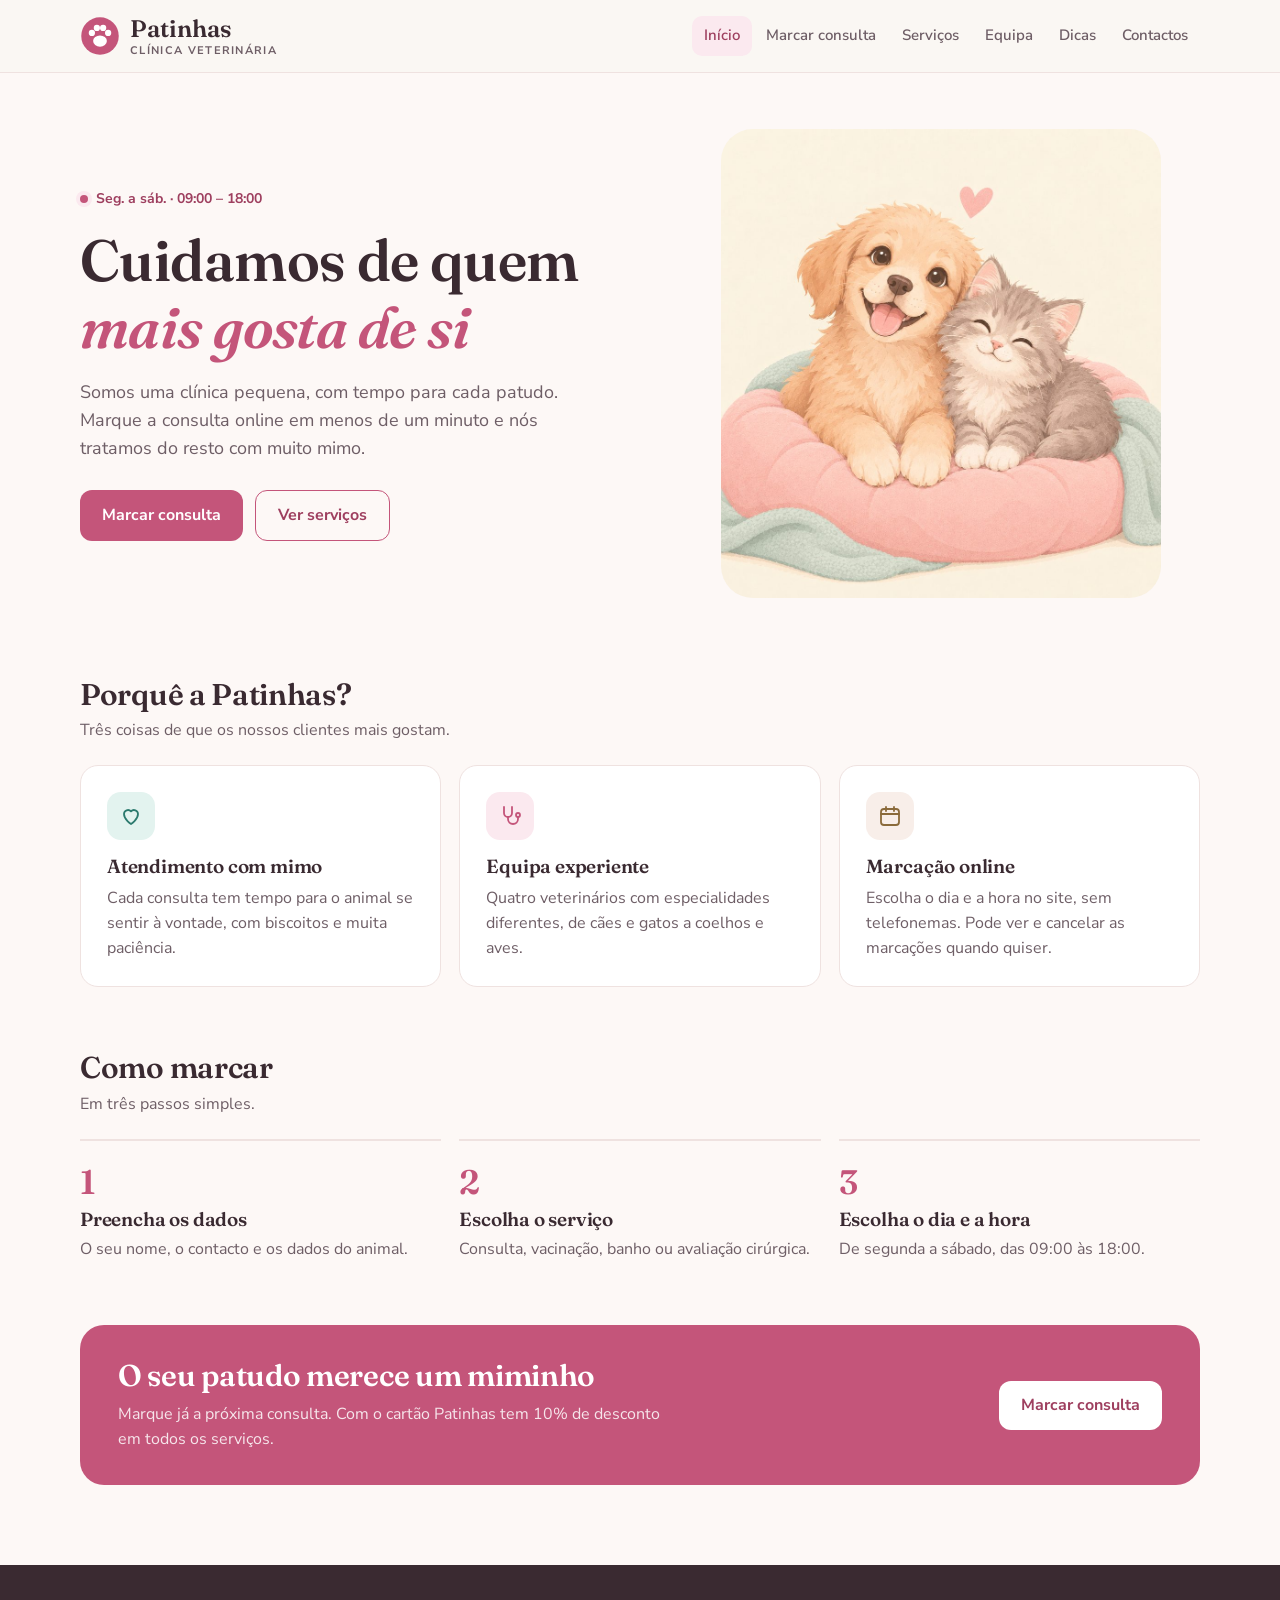
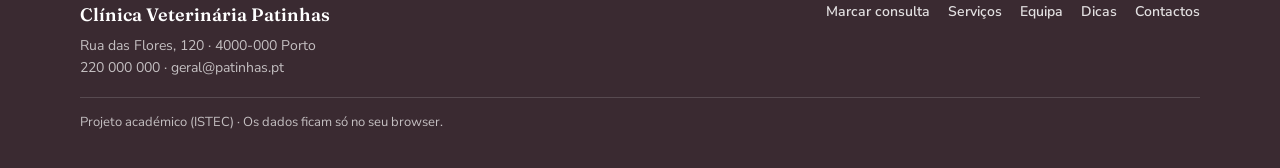
==== commit 2a893e6d: "Ilustrações em todas as páginas" ====
--- a/index.html
+++ b/index.html
@@ -43,43 +43,8 @@
           </div>
         </div>
 
-        <div class="ilustracao" aria-hidden="true">
-          <svg viewBox="0 0 360 300">
-            <circle cx="180" cy="160" r="128" fill="#fff4cc"/>
-            <path d="M70 120 l8 -8 l8 8 l-8 8z M300 90 l6 -6 l6 6 l-6 6z M286 220 l5 -5 l5 5 l-5 5z" fill="#e9c46a"/>
-            <g class="cruz"><rect x="262" y="34" width="56" height="56" rx="16" fill="#e07b98"/><path d="M284 46h12v12h12v12h-12v12h-12V70h-12V58h12z" fill="#fff"/></g>
-            <g>
-              <ellipse cx="130" cy="262" rx="62" ry="12" fill="#2b2d42" opacity="0.08"/>
-              <path d="M84 270c0-52 18-86 46-86s46 34 46 86z" fill="#f2c18d"/>
-              <path d="M110 270c0-30 9-48 20-48s20 18 20 48z" fill="#fff3e2"/>
-              <ellipse cx="130" cy="150" rx="56" ry="50" fill="#f2c18d"/>
-              <path d="M78 118c-18 4-26 34-16 60 6 14 22 10 24-6 3-20 4-40-8-54z" fill="#b97a4b"/>
-              <path d="M182 118c18 4 26 34 16 60-6 14-22 10-24-6-3-20-4-40 8-54z" fill="#b97a4b"/>
-              <ellipse cx="130" cy="170" rx="30" ry="22" fill="#fff3e2"/>
-              <circle cx="110" cy="146" r="8" fill="#2b2d42"/><circle cx="150" cy="146" r="8" fill="#2b2d42"/>
-              <circle cx="113" cy="143" r="2.6" fill="#fff"/><circle cx="153" cy="143" r="2.6" fill="#fff"/>
-              <ellipse cx="130" cy="162" rx="9" ry="6.5" fill="#2b2d42"/>
-              <path d="M120 174q10 9 20 0" stroke="#2b2d42" stroke-width="3" fill="none" stroke-linecap="round"/>
-              <ellipse cx="96" cy="166" rx="9" ry="5" fill="#ff8fab" opacity="0.6"/><ellipse cx="164" cy="166" rx="9" ry="5" fill="#ff8fab" opacity="0.6"/>
-              <path d="M98 196q32 18 64 0" stroke="#5bc0be" stroke-width="7" fill="none" stroke-linecap="round"/>
-              <circle cx="130" cy="207" r="7" fill="#e9c46a"/>
-            </g>
-            <g>
-              <ellipse cx="248" cy="264" rx="50" ry="10" fill="#2b2d42" opacity="0.08"/>
-              <path d="M290 250c26-4 34-34 20-50" stroke="#a9a3c9" stroke-width="13" fill="none" stroke-linecap="round"/>
-              <path d="M210 270c0-44 16-72 38-72s38 28 38 72z" fill="#c9c4e6"/>
-              <path d="M232 270c0-24 7-38 16-38s16 14 16 38z" fill="#f4f2fb"/>
-              <path d="M206 160l6-48 28 26z" fill="#c9c4e6"/><path d="M290 160l-6-48-28 26z" fill="#c9c4e6"/>
-              <path d="M214 148l4-26 14 14z" fill="#ffb3c6"/><path d="M282 148l-4-26-14 14z" fill="#ffb3c6"/>
-              <ellipse cx="248" cy="170" rx="46" ry="40" fill="#c9c4e6"/>
-              <path d="M228 168q6 -7 12 0" stroke="#2b2d42" stroke-width="3.5" fill="none" stroke-linecap="round"/>
-              <path d="M256 168q6 -7 12 0" stroke="#2b2d42" stroke-width="3.5" fill="none" stroke-linecap="round"/>
-              <path d="M244 180h8l-4 5z" fill="#ff8fab"/>
-              <path d="M240 188q8 6 16 0" stroke="#2b2d42" stroke-width="2.5" fill="none" stroke-linecap="round"/>
-              <ellipse cx="222" cy="184" rx="8" ry="4.5" fill="#ff8fab" opacity="0.6"/><ellipse cx="274" cy="184" rx="8" ry="4.5" fill="#ff8fab" opacity="0.6"/>
-              <path d="M206 182h-16M206 188l-14 4M290 182h16M290 188l14 4" stroke="#2b2d42" stroke-width="2" stroke-linecap="round" opacity="0.5"/>
-            </g>
-          </svg>
+        <div class="ilustracao">
+          <img src="img/inicio.jpg" alt="Um cachorro e um gatinho deitados juntos numa caminha cor-de-rosa" width="960" height="1023">
         </div>
       </div>
     </section>
--- a/style.css
+++ b/style.css
@@ -55,8 +55,7 @@
 h1 span { color: var(--rosa); font-style: italic; }
 .destaque-texto > p:not(.etiqueta) { color: var(--suave); font-size: 18px; max-width: 44ch; margin: 18px 0 28px; }
 .destaque-acoes { display: flex; gap: 12px; flex-wrap: wrap; }
-.ilustracao svg { width: 100%; max-width: 420px; display: block; margin-inline: auto; }
-.ilustracao svg > circle:first-child { fill: var(--areia); }
+.ilustracao img { width: 100%; max-width: 440px; height: auto; display: block; margin-inline: auto; border-radius: 32px; }
 
 .btn { display: inline-flex; align-items: center; justify-content: center; gap: 8px; border: 0; border-radius: 12px; padding: 12px 22px; font: inherit; font-weight: 700; cursor: pointer; text-decoration: none; transition: background 0.2s, color 0.2s, border-color 0.2s; }
 .btn.principal { background: var(--rosa); color: #fff; }
@@ -151,7 +150,9 @@
 .chamada.amarela .btn.principal { background: var(--rosa); color: #fff; }
 
 .servicos { display: grid; grid-template-columns: repeat(auto-fit, minmax(230px, 1fr)); gap: 18px; }
-.servico { background: var(--papel); border: 1px solid var(--linha); border-radius: var(--raio); padding: 24px; transition: border-color 0.2s, transform 0.2s; }
+.servico { background: var(--papel); border: 1px solid var(--linha); border-radius: var(--raio); padding: 14px 14px 22px; transition: border-color 0.2s, transform 0.2s; }
+.servico .s-img { display: block; width: 100%; height: auto; aspect-ratio: 1; object-fit: cover; border-radius: 12px; margin-bottom: 16px; background: var(--areia); }
+.servico > :not(.s-img) { margin-inline: 10px; }
 .servico:hover { border-color: var(--rosa); transform: translateY(-2px); }
 .servico .s-ico { width: 48px; height: 48px; border-radius: 14px; display: grid; place-items: center; background: var(--rosa-claro); color: var(--rosa); margin-bottom: 16px; }
 .servico .preco { font-family: 'Fraunces', Georgia, serif; font-size: 30px; font-weight: 600; color: var(--rosa-escuro); margin: 8px 0 6px; }
@@ -164,20 +165,24 @@
 
 .equipa { display: grid; grid-template-columns: repeat(auto-fit, minmax(230px, 1fr)); gap: 18px; }
 .membro { background: var(--papel); border: 1px solid var(--linha); border-radius: var(--raio); padding: 28px 22px; text-align: center; }
-.membro-foto { width: 104px; height: 104px; margin: 0 auto 16px; border-radius: 50%; display: grid; place-items: center; background: var(--rosa-claro); }
+.membro-foto { width: 150px; height: 150px; margin: 0 auto 18px; border-radius: 50%; overflow: hidden; background: var(--rosa-claro); }
+.membro-foto img { display: block; width: 100%; height: 100%; object-fit: cover; }
 .membro.v-rosa .membro-foto { background: var(--menta-claro); }
 .membro.v-amarelo .membro-foto { background: var(--areia); }
 .membro.v-lilas .membro-foto { background: var(--azul-claro); }
 .membro-foto span { font-family: 'Fraunces', Georgia, serif; font-weight: 600; font-size: 34px; color: var(--tinta); }
 .membro-area { display: inline-block; margin: 6px 0 12px; font-size: 13px; font-weight: 800; text-transform: uppercase; letter-spacing: 0.08em; color: var(--rosa); }
 .membro p:last-child { color: var(--suave); margin: 0; font-size: 15px; }
+.nota { color: var(--suave); font-size: 13px; margin-top: 14px; }
 .factos { list-style: none; margin: 0; padding: 0; display: grid; grid-template-columns: repeat(auto-fit, minmax(180px, 1fr)); gap: 16px; }
 .factos li { border-top: 2px solid var(--linha); padding-top: 18px; }
 .factos b { display: block; font-family: 'Fraunces', Georgia, serif; font-weight: 600; font-size: 42px; color: var(--rosa); line-height: 1.1; }
 .factos span { color: var(--suave); font-weight: 600; }
 
 .dicas { display: grid; grid-template-columns: repeat(auto-fit, minmax(230px, 1fr)); gap: 18px; }
-.dica { background: var(--papel); border: 1px solid var(--linha); border-radius: var(--raio); padding: 24px; }
+.dica { background: var(--papel); border: 1px solid var(--linha); border-radius: var(--raio); padding: 14px 14px 22px; }
+.dica-img { display: block; width: 100%; height: auto; aspect-ratio: 1; object-fit: cover; border-radius: 12px; margin-bottom: 14px; }
+.dica > h3, .dica > ul { margin-inline: 10px; }
 .dica-ico { display: grid; place-items: center; width: 48px; height: 48px; border-radius: 50%; margin-bottom: 14px; background: var(--rosa-claro); color: var(--rosa); }
 .dica.v-rosa .dica-ico { background: var(--menta-claro); color: var(--menta-escuro); }
 .dica.v-amarelo .dica-ico { background: var(--areia); color: #8a6a3b; }
@@ -199,7 +204,9 @@
 .c-rosa .c-ico { background: var(--menta-claro); color: var(--menta-escuro); }
 .c-amarelo .c-ico { background: var(--areia); color: #8a6a3b; }
 .mapa-linha { display: grid; grid-template-columns: 1.3fr 1fr; gap: 18px; align-items: start; }
-.mapa svg { width: 100%; display: block; border-radius: var(--raio); border: 1px solid var(--linha); }
+.fachada { margin: 0; }
+.fachada img { width: 100%; height: auto; display: block; border-radius: var(--raio); }
+.fachada figcaption { color: var(--suave); font-size: 14px; margin-top: 8px; }
 .horario { width: 100%; border-collapse: collapse; margin: 12px 0; }
 .horario td { padding: 10px 0; border-bottom: 1px solid var(--linha); font-weight: 600; }
 .horario td:last-child { text-align: right; }
@@ -216,7 +223,7 @@
 
 @media (max-width: 900px) {
   .destaque-linha { grid-template-columns: 1fr; }
-  .ilustracao svg { max-width: 320px; }
+  .ilustracao img { max-width: 340px; }
   .numeros { grid-template-columns: 1fr 1fr; }
   .mapa-linha { grid-template-columns: 1fr; }
   .rodape-linha { grid-template-columns: 1fr; }
